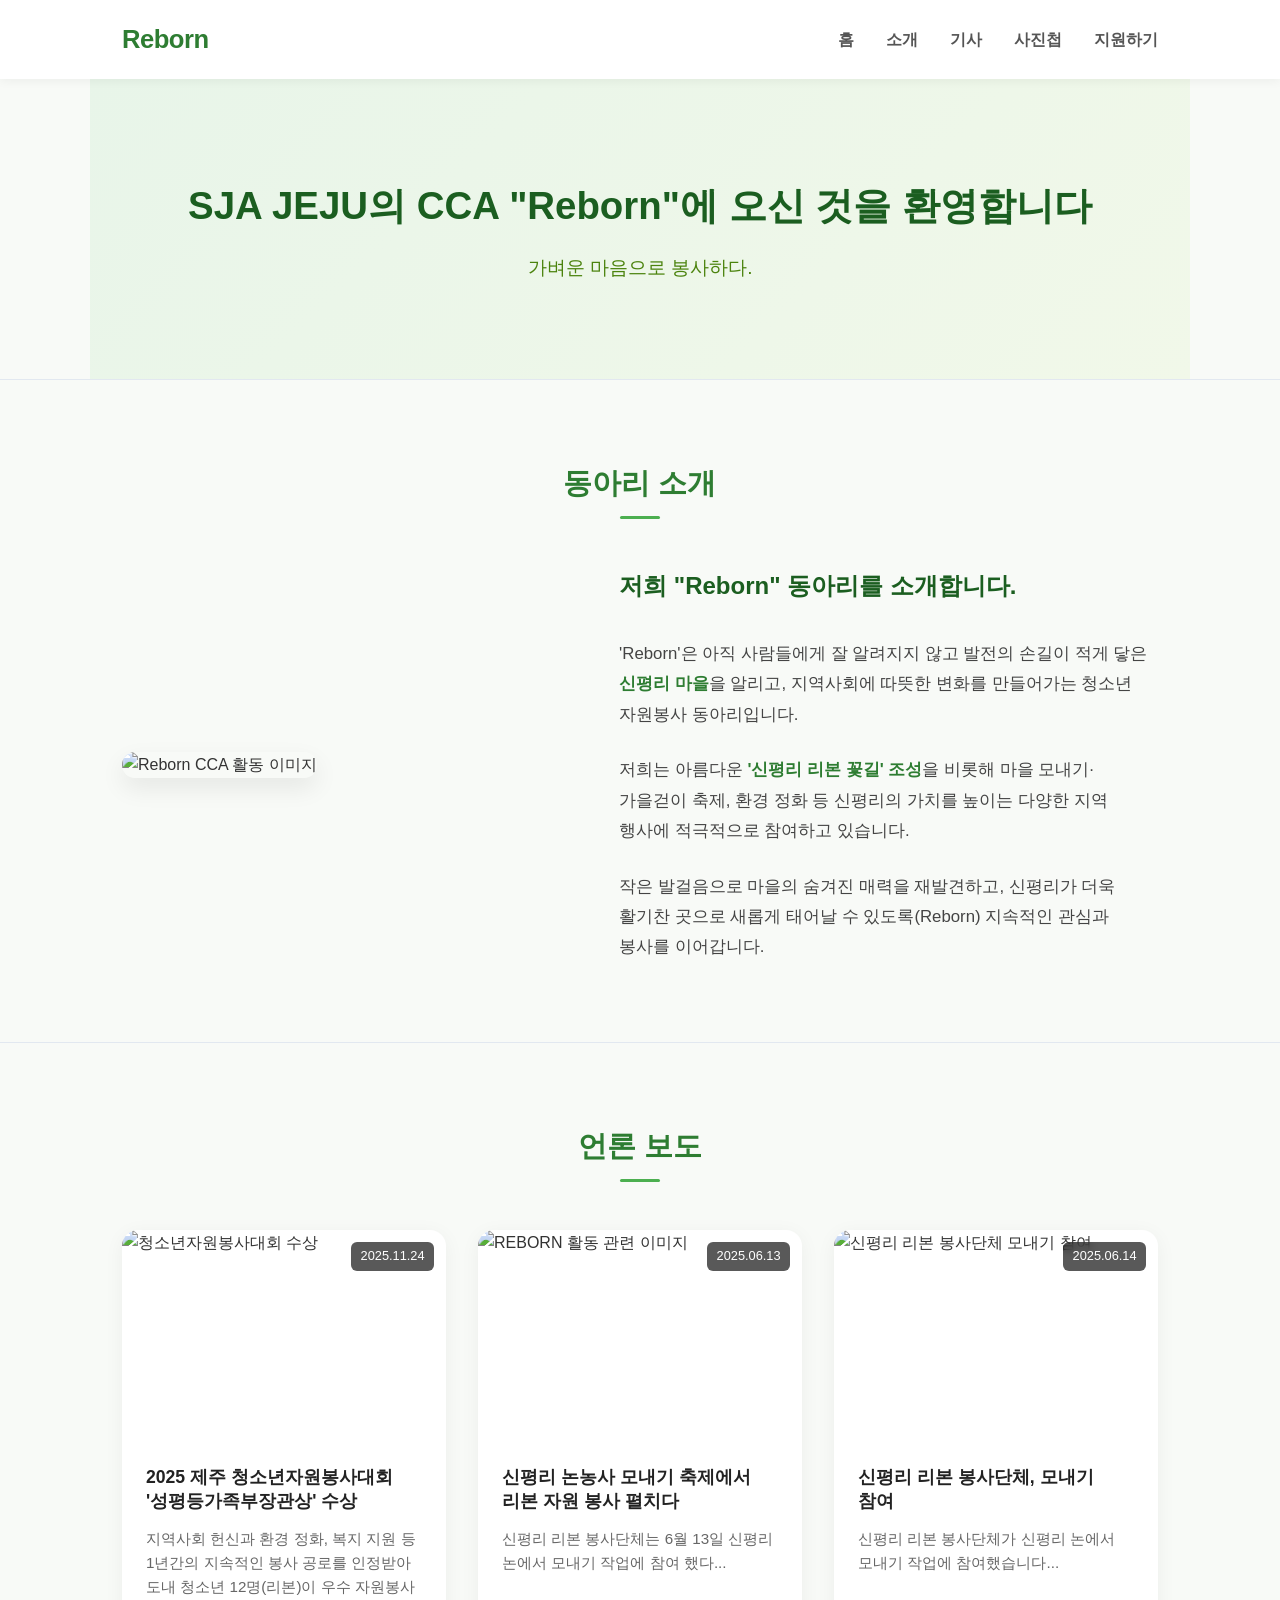
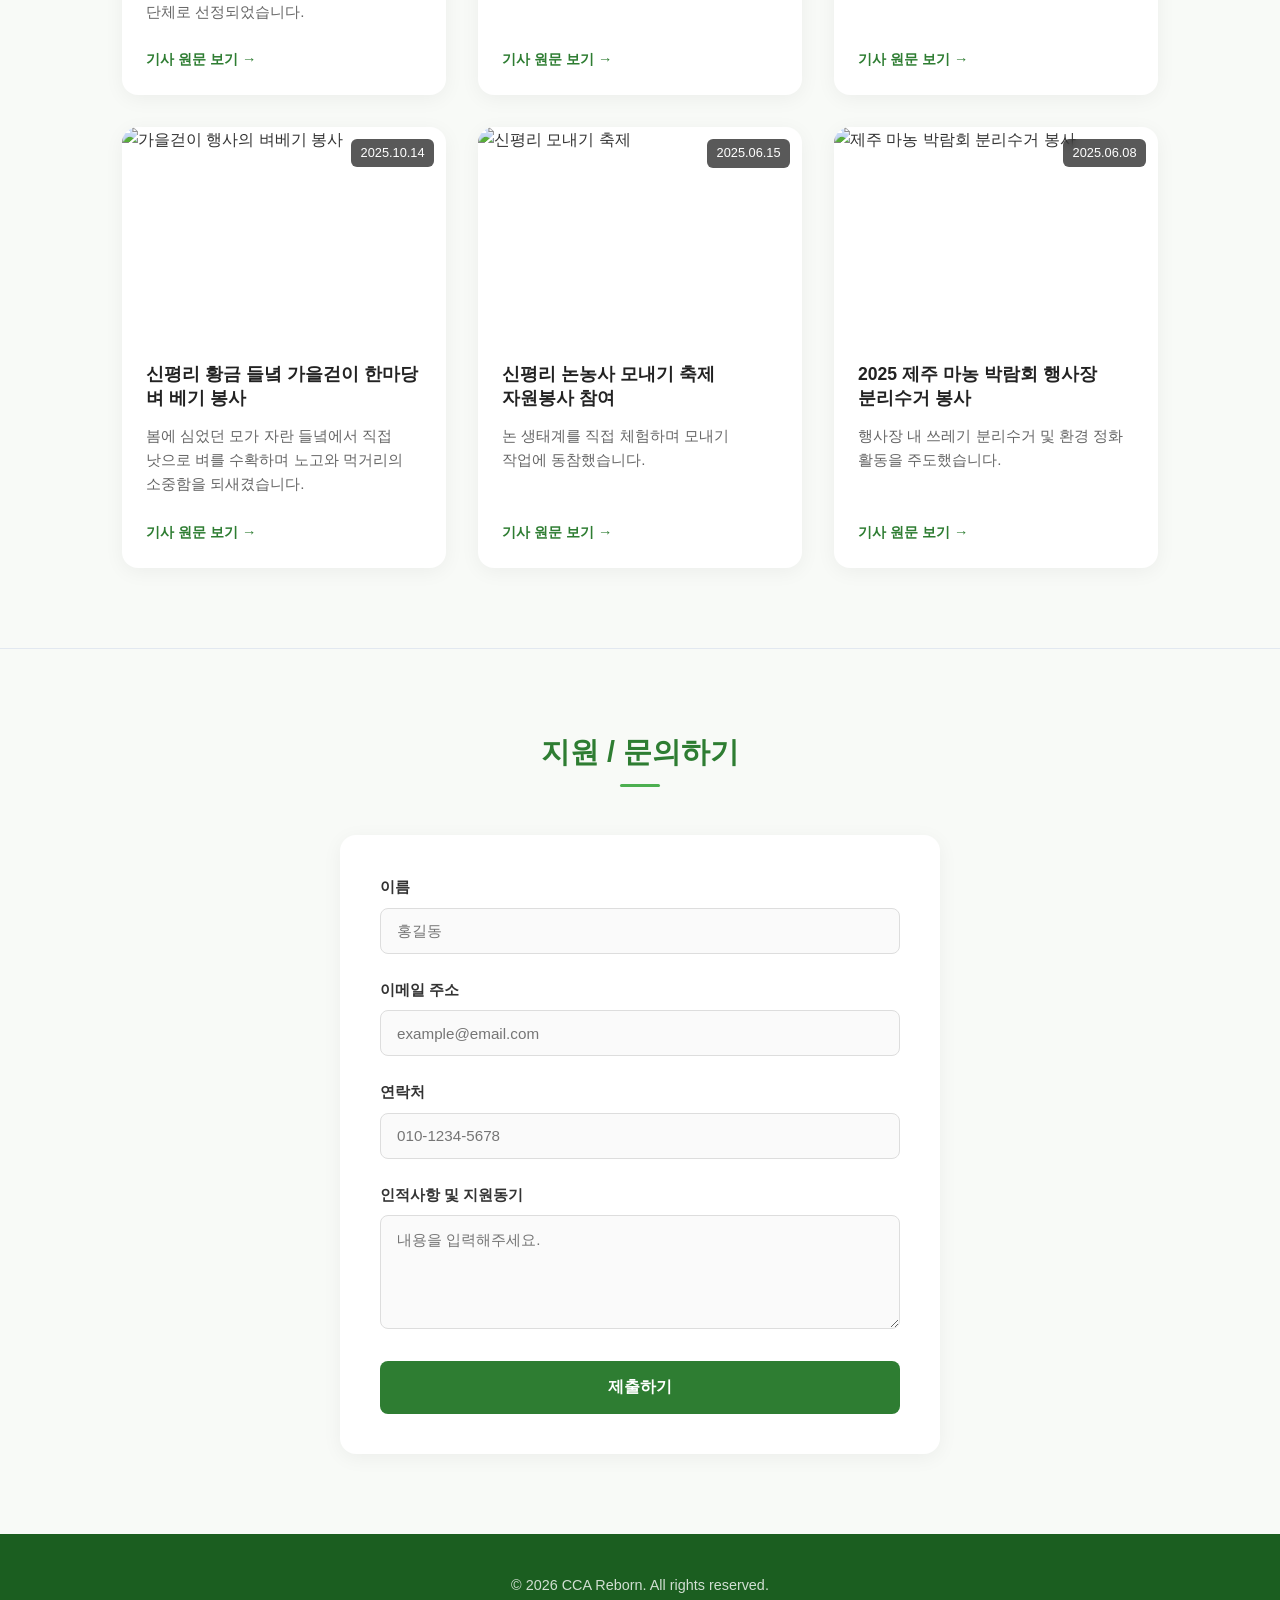
==== index.html @ b7b3bf33 "Update index.html" ====
<!DOCTYPE html>
<html lang="ko">
<head>
  <meta charset="UTF-8">
  <meta name="viewport" content="width=device-width, initial-scale=1.0">
  <title>CCA Reborn</title>
  <link rel="stylesheet" href="style.css">
</head>
<body>

  <header>
    <div class="nav-container">
      <div class="logo">Reborn</div>
      <nav>
        <ul class="nav-links">
          <li><a href="#home">홈</a></li>
          <li><a href="#about">소개</a></li>
          <li><a href="#press">기사</a></li> <li><a href="photos.html">사진첩</a></li> <li><a href="#contact">지원하기</a></li>
        </ul>
      </nav>
    </div>
  </header>

  <section id="home">
    <h1>SJA JEJU의 CCA "Reborn"에 오신 것을 환영합니다</h1>
    <p>가벼운 마음으로 봉사하다.</p>
  </section>

  <hr class="section-divider">

  <section id="about">
    <h2 class="section-title">동아리 소개</h2>
    <div class="about-grid">
      <div class="image-gallery">
        <img src="https://i.postimg.cc/7LjC2mWQ/Kakao-Talk-Photo-2026-05-28-20-59-10-001.jpg" alt="Reborn CCA 활동 이미지" class="about-img">
      </div>
      <div class="about-text">
        <h3>저희 "Reborn" 동아리를 소개합니다.</h3>
        <br>
        <p>'Reborn'은 아직 사람들에게 잘 알려지지 않고 발전의 손길이 적게 닿은 <strong>신평리 마을</strong>을 알리고, 지역사회에 따뜻한 변화를 만들어가는 청소년 자원봉사 동아리입니다.</p>
        <br>
        <p>저희는 아름다운 <strong>'신평리 리본 꽃길' 조성</strong>을 비롯해 마을 모내기·가을걷이 축제, 환경 정화 등 신평리의 가치를 높이는 다양한 지역 행사에 적극적으로 참여하고 있습니다.</p>
        <br>
        <p>작은 발걸음으로 마을의 숨겨진 매력을 재발견하고, 신평리가 더욱 활기찬 곳으로 새롭게 태어날 수 있도록(Reborn) 지속적인 관심과 봉사를 이어갑니다.</p>
      </div>
    </div>
  </section>

  <hr class="section-divider">

  <section id="press">
    <h2 class="section-title">언론 보도</h2>

    <div class="gallery-grid">
      <article class="gallery-card">
        <div class="gallery-img-wrapper">
          <img src="https://i.postimg.cc/vZwwqr4Q/seukeulinsyas-2026-08-07-ohu-7-33-20.png" alt="청소년자원봉사대회 수상" class="gallery-img">
          <span class="gallery-date">2025.11.24</span>
        </div>
        <div class="gallery-content">
          <h3 class="gallery-title">2025 제주 청소년자원봉사대회 '성평등가족부장관상' 수상</h3>
          <p class="gallery-desc">지역사회 헌신과 환경 정화, 복지 지원 등 1년간의 지속적인 봉사 공로를 인정받아 도내 청소년 12명(리본)이 우수 자원봉사 단체로 선정되었습니다.</p>
          <a href="https://naver.me/5hoRTdAa" target="_blank" class="gallery-link">기사 원문 보기 &rarr;</a>
        </div>
      </article>

      <article class="gallery-card">
        <div class="gallery-img-wrapper">
          <img src="https://i.postimg.cc/rmRvNjSh/seukeulinsyas-2026-08-07-ohu-8-40-54.png" alt="REBORN 활동 관련 이미지" class="gallery-img">
          <span class="gallery-date">2025.06.13</span>
        </div>
        <div class="gallery-content">
          <h3 class="gallery-title">신평리 논농사 모내기 축제에서 리본 자원 봉사 펼치다</h3>
          <p class="gallery-desc">신평리 리본 봉사단체는 6월 13일 신평리 논에서 모내기 작업에 참여 했다...</p>
          <a href="https://www.newsnjeju.com/news/articleView.html?idxno=220797#_enliple" target="_blank" class="gallery-link">기사 원문 보기 &rarr;</a>
        </div>
      </article>

      <article class="gallery-card">
        <div class="gallery-img-wrapper">
          <img src="https://i.postimg.cc/cHDrfsBY/seukeulinsyas-2026-08-07-ohu-8-44-58.png" alt="신평리 리본 봉사단체 모내기 참여" class="gallery-img">
          <span class="gallery-date">2025.06.14</span>
        </div>
        <div class="gallery-content">
          <h3 class="gallery-title">신평리 리본 봉사단체, 모내기 참여</h3>
          <p class="gallery-desc">신평리 리본 봉사단체가 신평리 논에서 모내기 작업에 참여했습니다...</p>
          <a href="http://www.seogwipo.tv/news/articleView.html?idxno=11621" target="_blank" class="gallery-link">기사 원문 보기 &rarr;</a>
        </div>
      </article>

      <article class="gallery-card">
        <div class="gallery-img-wrapper">
          <img src="https://i.postimg.cc/W1dSkCNk/seukeulinsyas-2026-08-07-ohu-7-35-12.png" alt="가을걷이 행사의 벼베기 봉사" class="gallery-img">
          <span class="gallery-date">2025.10.14</span>
        </div>
        <div class="gallery-content">
          <h3 class="gallery-title">신평리 황금 들녘 가을걷이 한마당 벼 베기 봉사</h3>
          <p class="gallery-desc">봄에 심었던 모가 자란 들녘에서 직접 낫으로 벼를 수확하며 노고와 먹거리의 소중함을 되새겼습니다.</p>
          <a href="https://naver.me/IxKcngOM" target="_blank" class="gallery-link">기사 원문 보기 &rarr;</a>
        </div>
      </article>

      <article class="gallery-card">
        <div class="gallery-img-wrapper">
          <img src="https://i.postimg.cc/4N9mH1Cs/seukeulinsyas-2026-08-07-ohu-7-36-32.png" alt="신평리 모내기 축제" class="gallery-img">
          <span class="gallery-date">2025.06.15</span>
        </div>
        <div class="gallery-content">
          <h3 class="gallery-title">신평리 논농사 모내기 축제 자원봉사 참여</h3>
          <p class="gallery-desc">논 생태계를 직접 체험하며 모내기 작업에 동참했습니다.</p>
          <a href="http://www.livejeju.co.kr/news/articleView.html?idxno=3013366" target="_blank" class="gallery-link">기사 원문 보기 &rarr;</a>
        </div>
      </article>

      <article class="gallery-card">
        <div class="gallery-img-wrapper">
          <img src="https://i.postimg.cc/x8rq6kMQ/seukeulinsyas-2026-08-07-ohu-7-37-36.png" alt="제주 마농 박람회 분리수거 봉사" class="gallery-img">
          <span class="gallery-date">2025.06.08</span>
        </div>
        <div class="gallery-content">
          <h3 class="gallery-title">2025 제주 마농 박람회 행사장 분리수거 봉사</h3>
          <p class="gallery-desc">행사장 내 쓰레기 분리수거 및 환경 정화 활동을 주도했습니다.</p>
          <a href="https://naver.me/FgTJ3wQF" target="_blank" class="gallery-link">기사 원문 보기 &rarr;</a>
        </div>
      </article>
    </div>
  </section>

  <hr class="section-divider">

  <section id="contact">
    <h2 class="section-title">지원 / 문의하기</h2>
    <form action="https://formspree.io/f/xgoqjyvz" method="POST" class="contact-form">
      <div class="form-group"><label for="name">이름</label><input type="text" id="name" name="name" required placeholder="홍길동"></div>
      <div class="form-group"><label for="email">이메일 주소</label><input type="email" id="email" name="_replyto" required placeholder="example@email.com"></div>
      <div class="form-group"><label for="phone">연락처</label><input type="tel" id="phone" name="phone" placeholder="010-1234-5678"></div>
      <div class="form-group"><label for="message">인적사항 및 지원동기</label><textarea id="message" name="message" rows="5" required placeholder="내용을 입력해주세요."></textarea></div>
      <button type="submit" class="submit-btn">제출하기</button>
    </form>
  </section>

  <footer>
    <p>&copy; 2026 CCA Reborn. All rights reserved.</p>
  </footer>
</body>
</html>
---- style.css ----
* {
    margin: 0;
    padding: 0;
    box-sizing: border-box;
}

html {
    scroll-behavior: smooth;
}

body {
    font-family: 'Pretendard', -apple-system, BlinkMacSystemFont, "Segoe UI", Roboto, "Helvetica Neue", Arial, sans-serif;
    line-height: 1.6;
    color: #333;
    background-color: #f8faf7;
}


header {
    position: sticky;
    top: 0;
    background-color: rgba(255, 255, 255, 0.95);
    backdrop-filter: blur(8px);
    box-shadow: 0 2px 10px rgba(0, 0, 0, 0.05);
    z-index: 1000;
}

.nav-container {
    max-width: 1100px;
    margin: 0 auto;
    display: flex;
    justify-content: space-between;
    align-items: center;
    padding: 1.2rem 2rem;
}

.logo {
    font-size: 1.6rem;
    font-weight: 800;
    color: #2e7d32;
    letter-spacing: -0.5px;
}

.nav-links {
    display: flex;
    list-style: none;
    gap: 2rem;
}

.nav-links a {
    text-decoration: none;
    color: #555;
    font-weight: 600;
    font-size: 1rem;
    transition: color 0.2s ease;
}

.nav-links a:hover {
    color: #2e7d32;
}


#home {
    text-align: center;
    padding: 6rem 1.5rem;
    background: linear-gradient(135deg, #e8f5e9 0%, #f1f8e9 100%);
}

#home h1 {
    font-size: 2.4rem;
    color: #1b5e20;
    margin-bottom: 1rem;
    word-break: keep-all;
}

#home p {
    font-size: 1.2rem;
    color: #4b830d;
    font-weight: 500;
}


section {
    max-width: 1100px;
    margin: 0 auto;
    padding: 5rem 2rem;
}

.section-divider {
    border: 0;
    height: 1px;
    background: #e2e8f0;
    margin: 0;
}

.section-title {
    font-size: 1.8rem;
    text-align: center;
    color: #2e7d32;
    margin-bottom: 3rem;
    position: relative;
    font-weight: 700;
}

.section-title::after {
    content: '';
    display: block;
    width: 40px;
    height: 3px;
    background: #4caf50;
    margin: 0.6rem auto 0;
    border-radius: 2px;
}


.about-grid {
    display: grid;
    grid-template-columns: 1fr 1.2fr;
    gap: 3rem;
    align-items: center;
}

.image-gallery .about-img {
    width: 100%;
    height: auto;
    border-radius: 16px;
    box-shadow: 0 10px 25px rgba(0, 0, 0, 0.08);
    object-fit: cover;
}

.about-text h3 {
    font-size: 1.5rem;
    color: #1b5e20;
    margin-bottom: 0.5rem;
}

.about-text p {
    color: #444;
    font-size: 1.05rem;
    line-height: 1.8;
    word-break: keep-all;
}

.about-text strong {
    color: #2e7d32;
}


.gallery-grid {
    display: grid;
    grid-template-columns: repeat(auto-fit, minmax(250px, 1fr));
    gap: 2rem;
}

.gallery-card {
    background: #ffffff;
    border-radius: 16px;
    overflow: hidden;
    box-shadow: 0 4px 20px rgba(0, 0, 0, 0.05);
    transition: transform 0.3s ease, box-shadow 0.3s ease;
    display: flex;
    flex-direction: column;
}

.gallery-card:hover {
    transform: translateY(-6px);
    box-shadow: 0 12px 30px rgba(0, 0, 0, 0.12);
}

.gallery-img-wrapper {
    position: relative;
    width: 100%;
    padding-top: 65%; ]
    overflow: hidden;
}

.gallery-img {
    position: absolute;
    top: 0;
    left: 0;
    width: 100%;
    height: 100%;
    object-fit: cover;
}

.gallery-date {
    position: absolute;
    top: 12px;
    right: 12px;
    background: rgba(0, 0, 0, 0.65);
    color: #fff;
    padding: 0.25rem 0.6rem;
    font-size: 0.8rem;
    border-radius: 6px;
    backdrop-filter: blur(4px);
}

.gallery-content {
    padding: 1.5rem;
    display: flex;
    flex-direction: column;
    flex-grow: 1;
}

.gallery-title {
    font-size: 1.1rem;
    color: #222;
    margin-bottom: 0.8rem;
    line-height: 1.4;
    font-weight: 700;
    word-break: keep-all;
}

.gallery-desc {
    font-size: 0.95rem;
    color: #666;
    line-height: 1.6;
    margin-bottom: 1.5rem;
    flex-grow: 1;
    word-break: keep-all;
}

.gallery-link {
    text-decoration: none;
    color: #2e7d32;
    font-weight: 700;
    font-size: 0.9rem;
    transition: color 0.2s ease;
}

.gallery-link:hover {
    color: #1b5e20;
}


.contact-form {
    max-width: 600px;
    margin: 0 auto;
    background: #ffffff;
    padding: 2.5rem;
    border-radius: 16px;
    box-shadow: 0 4px 20px rgba(0, 0, 0, 0.05);
}

.form-group {
    margin-bottom: 1.5rem;
}

.form-group label {
    display: block;
    font-weight: 600;
    margin-bottom: 0.5rem;
    color: #333;
    font-size: 0.95rem;
}

.form-group input,
.form-group textarea {
    width: 100%;
    padding: 0.85rem 1rem;
    border: 1px solid #ddd;
    border-radius: 8px;
    font-size: 0.95rem;
    font-family: inherit;
    transition: border-color 0.2s ease, box-shadow 0.2s ease;
    background-color: #fafafa;
}

.form-group input:focus,
.form-group textarea:focus {
    outline: none;
    border-color: #4caf50;
    background-color: #fff;
    box-shadow: 0 0 0 3px rgba(76, 175, 80, 0.15);
}

.submit-btn {
    width: 100%;
    padding: 1rem;
    background: #2e7d32;
    color: #ffffff;
    border: none;
    border-radius: 8px;
    font-size: 1rem;
    font-weight: 700;
    cursor: pointer;
    transition: background-color 0.2s ease;
}

.submit-btn:hover {
    background: #1b5e20;
}

footer {
    text-align: center;
    padding: 2.5rem 1rem;
    background: #1b5e20;
    color: rgba(255, 255, 255, 0.8);
    font-size: 0.9rem;
}

@media (max-width: 768px) {
    .nav-container {
        flex-direction: column;
        gap: 1rem;
        padding: 1rem;
    }

    .nav-links {
        gap: 1.2rem;
    }

    #home {
        padding: 4rem 1rem;
    }

    #home h1 {
        font-size: 1.8rem;
    }

    section {
        padding: 3.5rem 1.2rem;
    }

    .about-grid {
        grid-template-columns: 1fr;
        gap: 2rem;
    }

    .contact-form {
        padding: 1.5rem;
    }
}
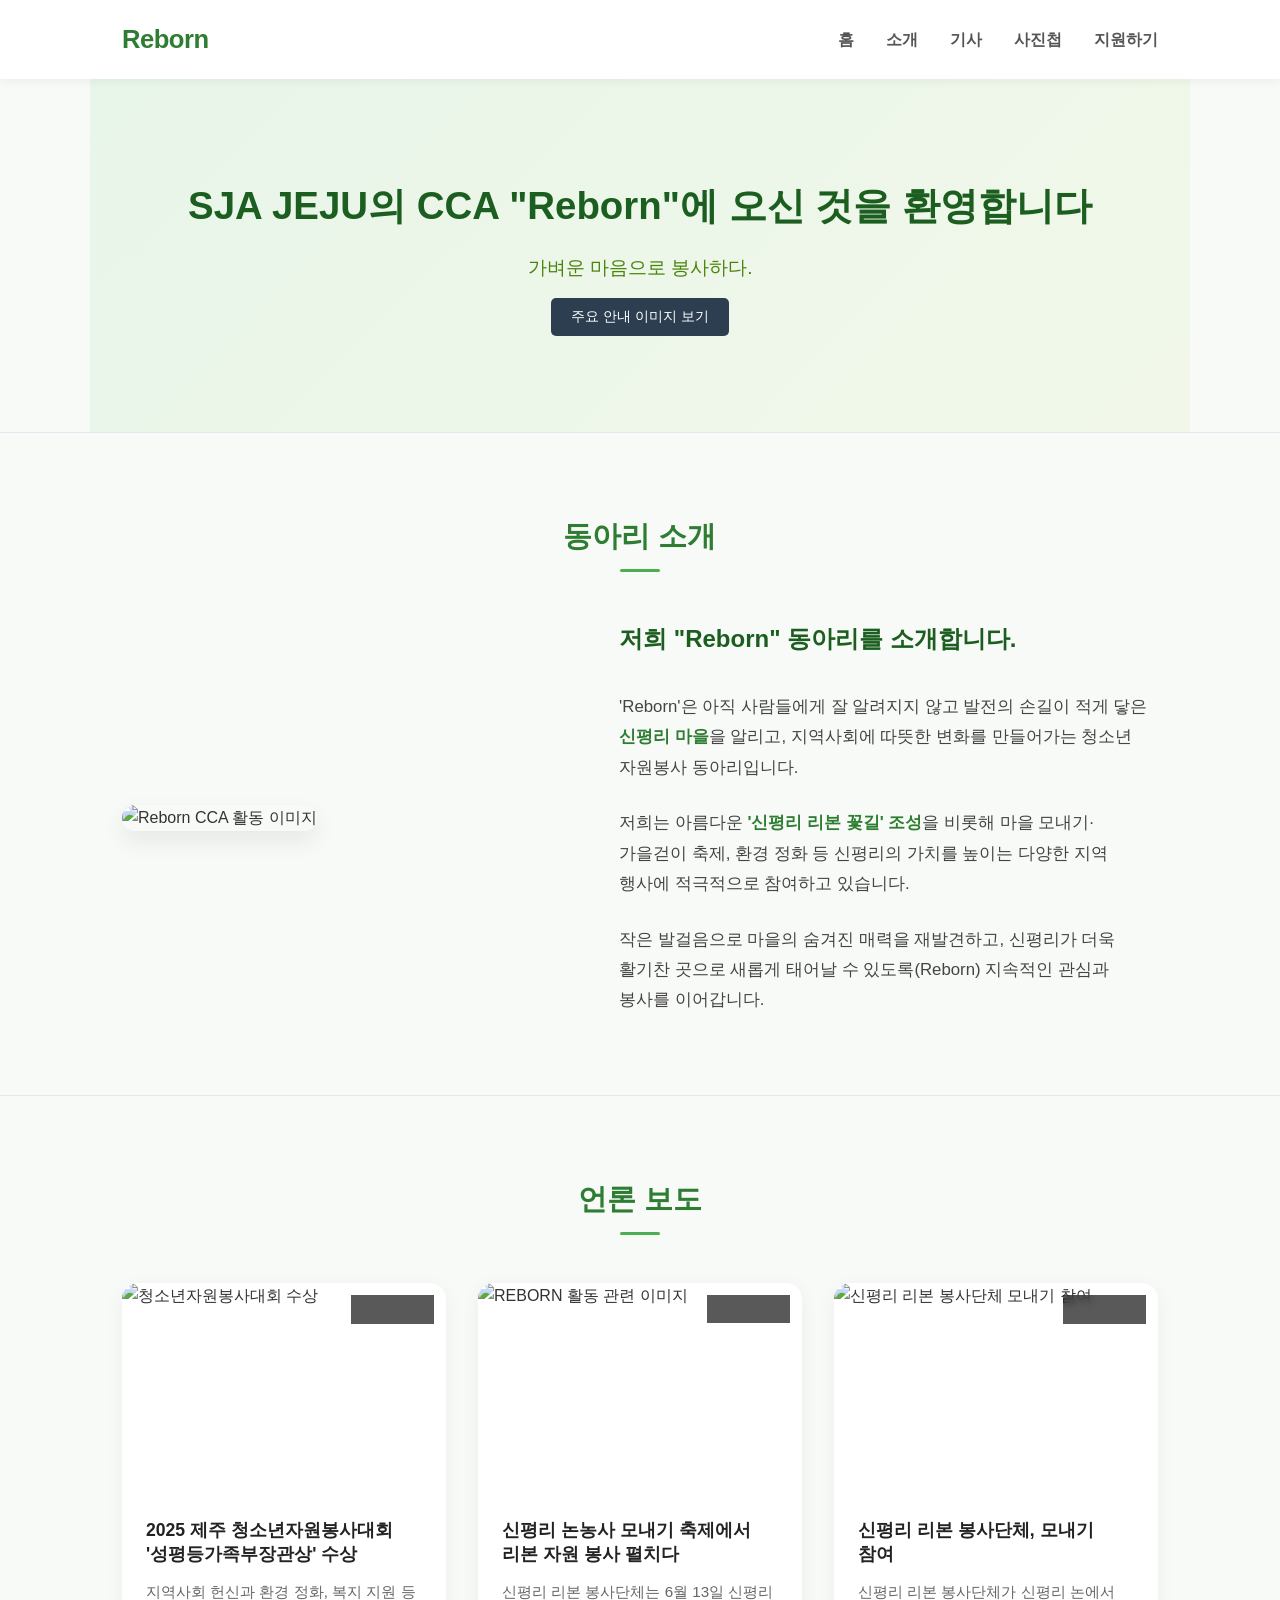
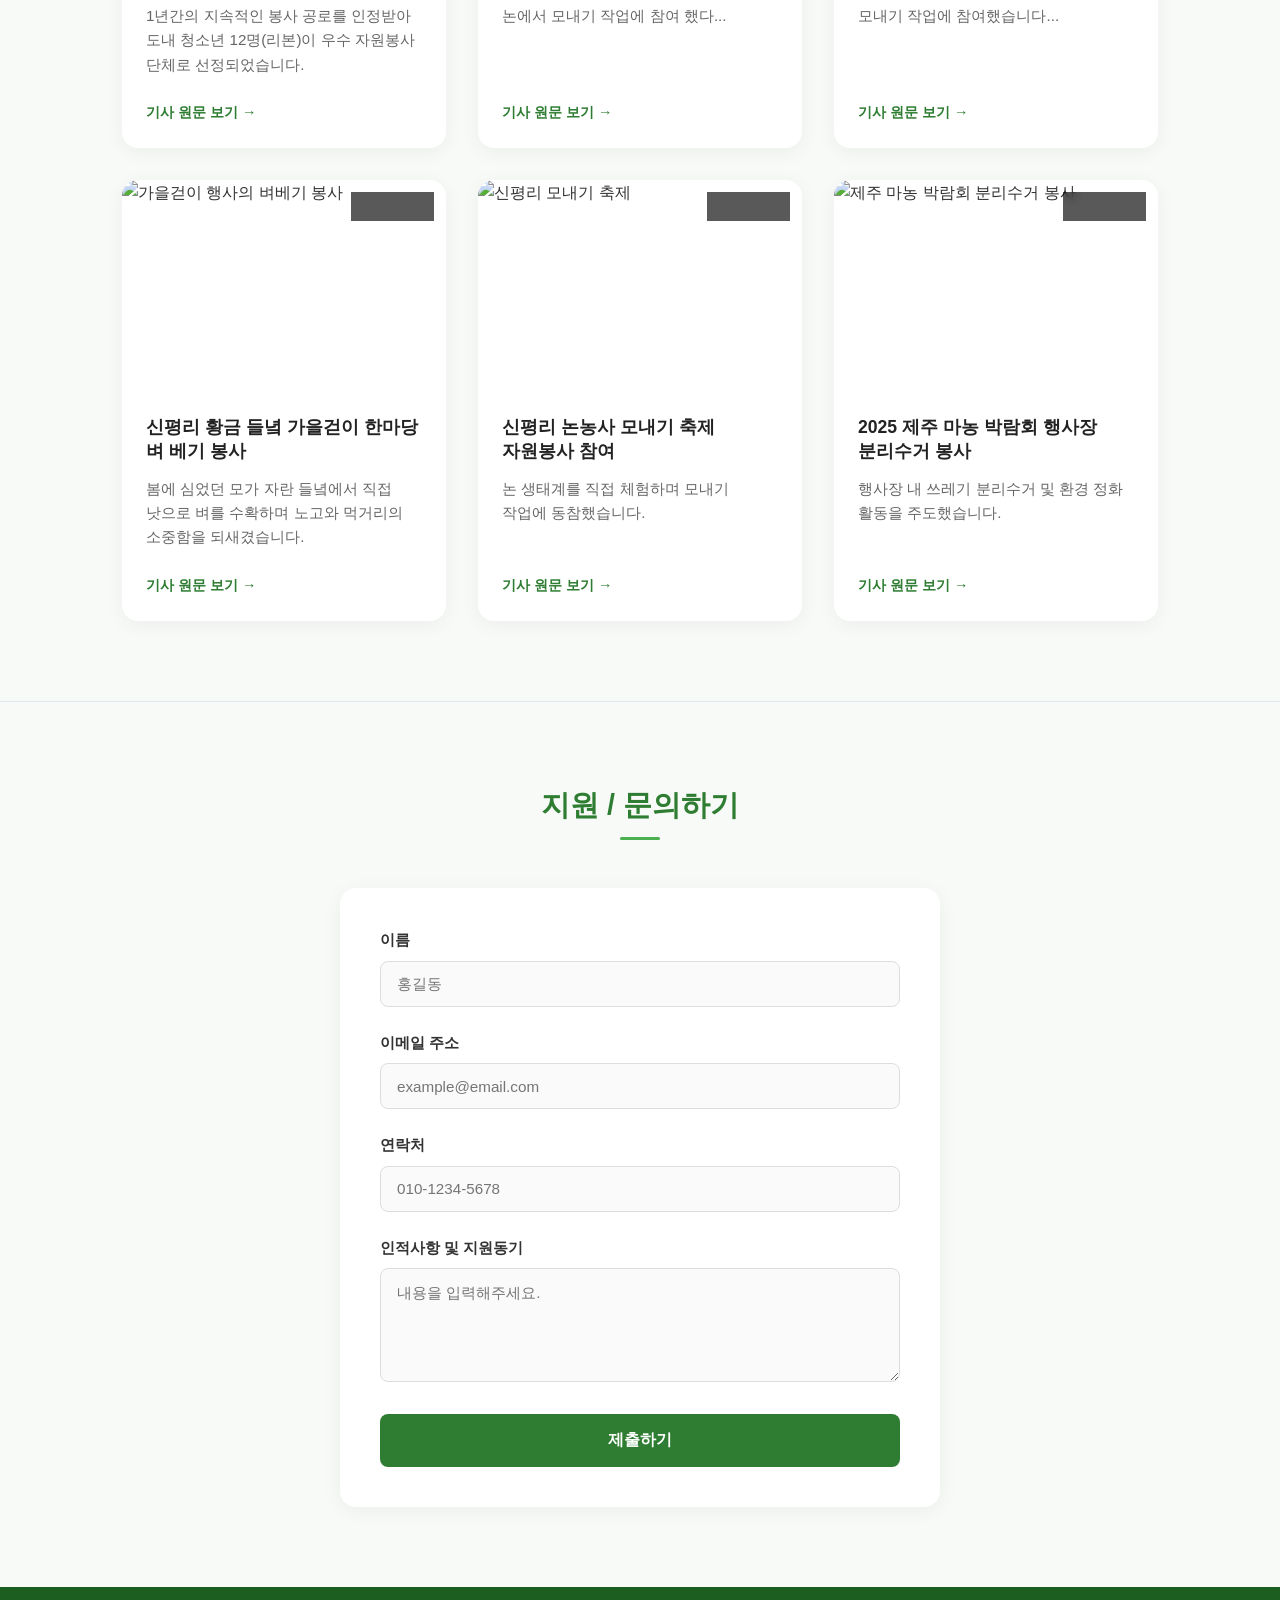
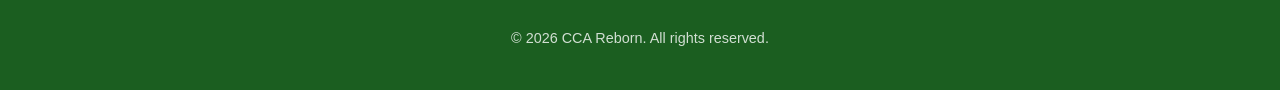
==== commit f2c13471: "Update index.html" ====
--- a/index.html
+++ b/index.html
@@ -5,6 +5,59 @@
   <meta name="viewport" content="width=device-width, initial-scale=1.0">
   <title>CCA Reborn</title>
   <link rel="stylesheet" href="style.css">
+  <style>
+    .modal-overlay {
+      display: none;
+      position: fixed;
+      top: 0;
+      left: 0;
+      width: 100%;
+      height: 100%;
+      background-color: rgba(0, 0, 0, 0.8);
+      z-index: 1000;
+      justify-content: center;
+      align-items: center;
+    }
+
+    .modal-content {
+      position: relative;
+      max-width: 90%;
+      max-height: 90%;
+    }
+
+    .modal-content img {
+      width: 100%;
+      height: auto;
+      max-height: 80vh;
+      border-radius: 8px;
+      display: block;
+    }
+
+    .modal-close {
+      position: absolute;
+      top: -30px;
+      right: 0;
+      color: #fff;
+      font-size: 28px;
+      font-weight: bold;
+      cursor: pointer;
+    }
+
+    .popup-btn {
+      margin-top: 15px;
+      padding: 10px 20px;
+      background-color: #2c3e50;
+      color: #fff;
+      border: none;
+      border-radius: 5px;
+      cursor: pointer;
+      font-size: 14px;
+    }
+
+    .popup-btn:hover {
+      background-color: #1a252f;
+    }
+  </style>
 </head>
 <body>
 
@@ -15,7 +68,9 @@
         <ul class="nav-links">
           <li><a href="#home">홈</a></li>
           <li><a href="#about">소개</a></li>
-          <li><a href="#press">기사</a></li> <li><a href="photos.html">사진첩</a></li> <li><a href="#contact">지원하기</a></li>
+          <li><a href="#press">기사</a></li>
+          <li><a href="photos.html">사진첩</a></li>
+          <li><a href="#contact">지원하기</a></li>
         </ul>
       </nav>
     </div>
@@ -24,6 +79,7 @@
   <section id="home">
     <h1>SJA JEJU의 CCA "Reborn"에 오신 것을 환영합니다</h1>
     <p>가벼운 마음으로 봉사하다.</p>
+    <button class="popup-btn" onclick="openModal()">주요 안내 이미지 보기</button>
   </section>
 
   <hr class="section-divider">
@@ -139,8 +195,25 @@
     </form>
   </section>
 
+  <div id="imageModal" class="modal-overlay" onclick="closeModal(event)">
+    <div class="modal-content" onclick="event.stopPropagation()">
+      <span class="modal-close" onclick="closeModal()">&times;</span>
+      <img src="https://i.postimg.cc/CM8WSMzg/seukeulinsyas-2026-08-07-ohu-10-51-56.png" alt="팝업 이미지">
+    </div>
+  </div>
+
   <footer>
     <p>&copy; 2026 CCA Reborn. All rights reserved.</p>
   </footer>
+
+  <script>
+    function openModal() {
+      document.getElementById('imageModal').style.display = 'flex';
+    }
+
+    function closeModal(event) {
+      document.getElementById('imageModal').style.display = 'none';
+    }
+  </script>
 </body>
 </html>
--- a/style.css
+++ b/style.css
@@ -14,7 +14,6 @@
     color: #333;
     background-color: #f8faf7;
 }
-
 
 header {
     position: sticky;
@@ -59,7 +58,6 @@
     color: #2e7d32;
 }
 
-
 #home {
     text-align: center;
     padding: 6rem 1.5rem;
@@ -78,7 +76,6 @@
     color: #4b830d;
     font-weight: 500;
 }
-
 
 section {
     max-width: 1100px;
@@ -112,7 +109,6 @@
     border-radius: 2px;
 }
 
-
 .about-grid {
     display: grid;
     grid-template-columns: 1fr 1.2fr;
@@ -145,10 +141,9 @@
     color: #2e7d32;
 }
 
-
 .gallery-grid {
     display: grid;
-    grid-template-columns: repeat(auto-fit, minmax(250px, 1fr));
+    grid-template-columns: repeat(auto-fit, minmax(280px, 1fr));
     gap: 2rem;
 }
 
@@ -170,7 +165,7 @@
 .gallery-img-wrapper {
     position: relative;
     width: 100%;
-    padding-top: 65%; ]
+    padding-top: 65%;
     overflow: hidden;
 }
 
@@ -232,6 +227,38 @@
     color: #1b5e20;
 }
 
+.photo-grid {
+    display: grid;
+    grid-template-columns: repeat(auto-fill, minmax(280px, 1fr));
+    gap: 1.5rem;
+    margin-top: 2rem;
+}
+
+.photo-item {
+    position: relative;
+    width: 100%;
+    height: 260px;
+    border-radius: 12px;
+    overflow: hidden;
+    box-shadow: 0 4px 15px rgba(0, 0, 0, 0.06);
+    transition: transform 0.3s ease, box-shadow 0.3s ease;
+}
+
+.photo-item:hover {
+    transform: translateY(-5px);
+    box-shadow: 0 10px 25px rgba(0, 0, 0, 0.15);
+}
+
+.photo-item img {
+    width: 100%;
+    height: 100%;
+    object-fit: cover;
+    transition: transform 0.3s ease;
+}
+
+.photo-item:hover img {
+    transform: scale(1.05);
+}
 
 .contact-form {
     max-width: 600px;
@@ -330,4 +357,13 @@
     .contact-form {
         padding: 1.5rem;
     }
-}
+
+    .photo-grid {
+        grid-template-columns: repeat(auto-fill, minmax(220px, 1fr));
+        gap: 1rem;
+    }
+
+    .photo-item {
+        height: 200px;
+    }
+}
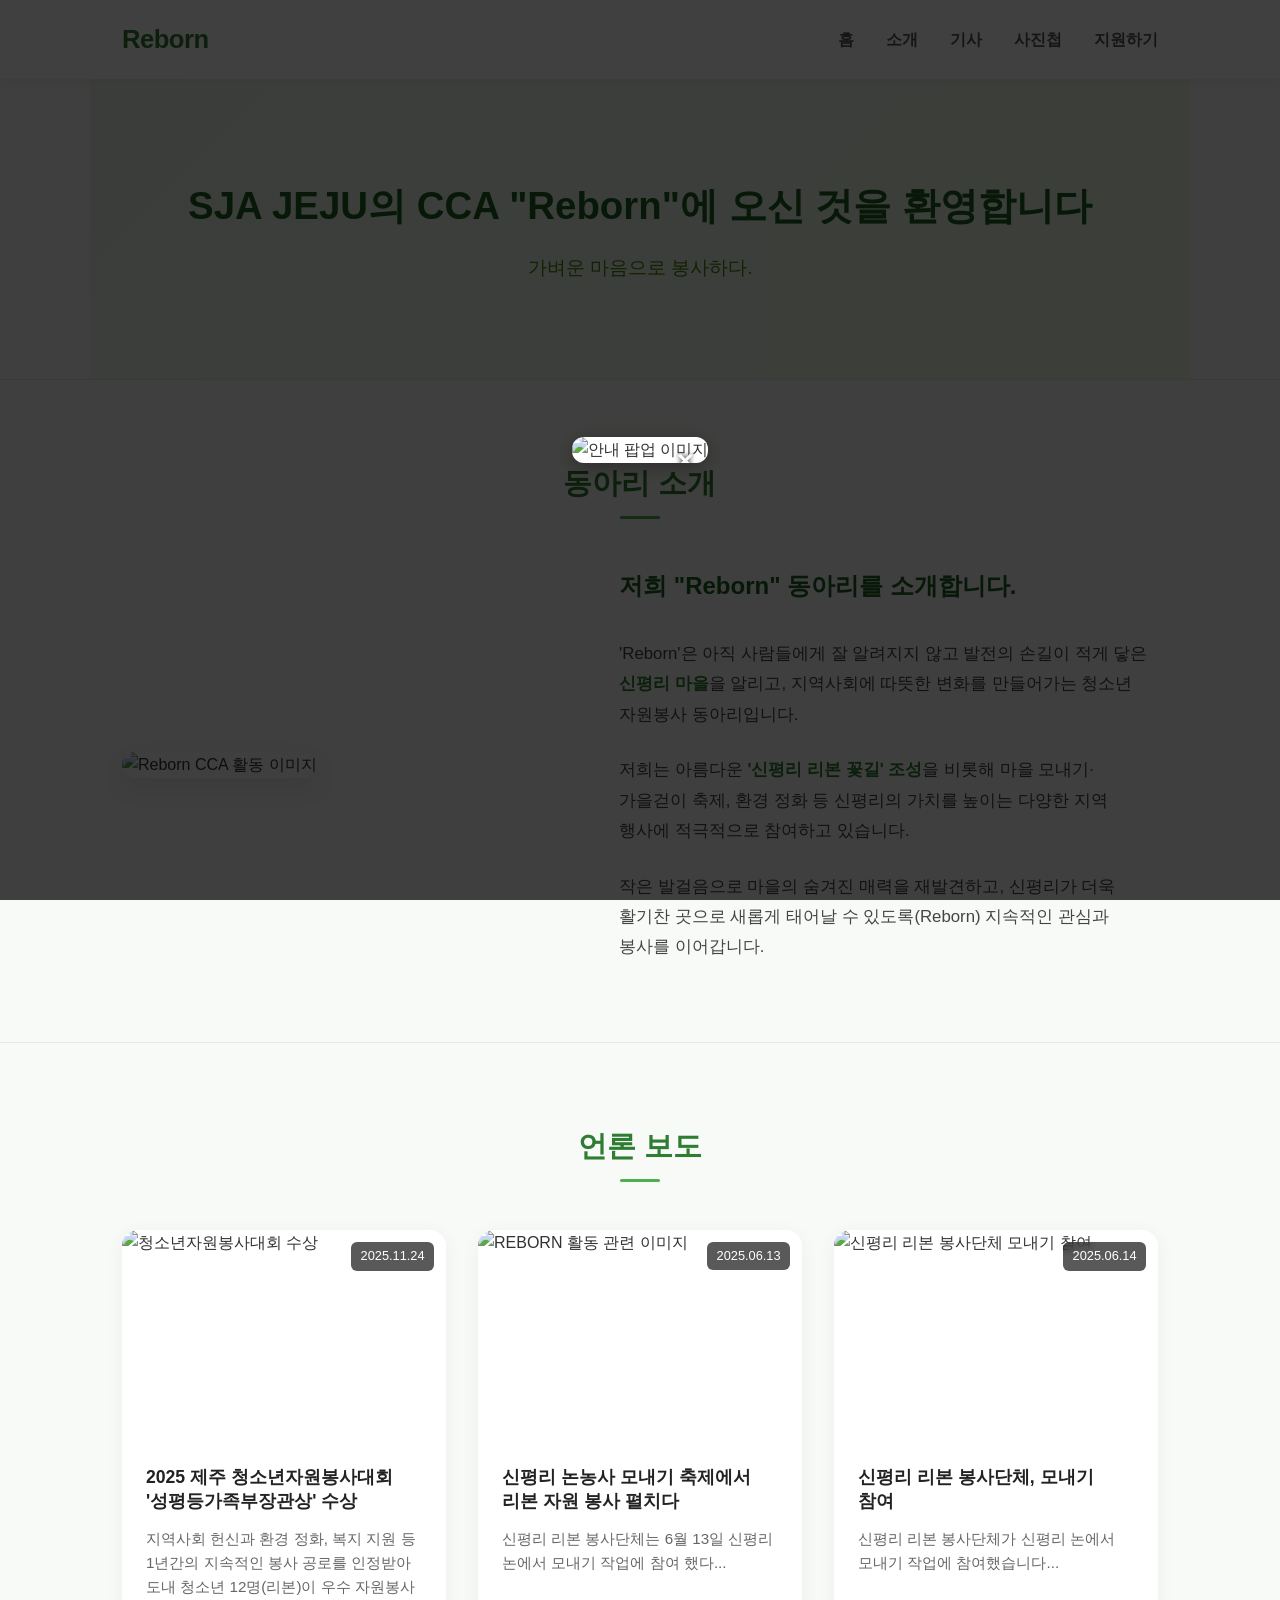
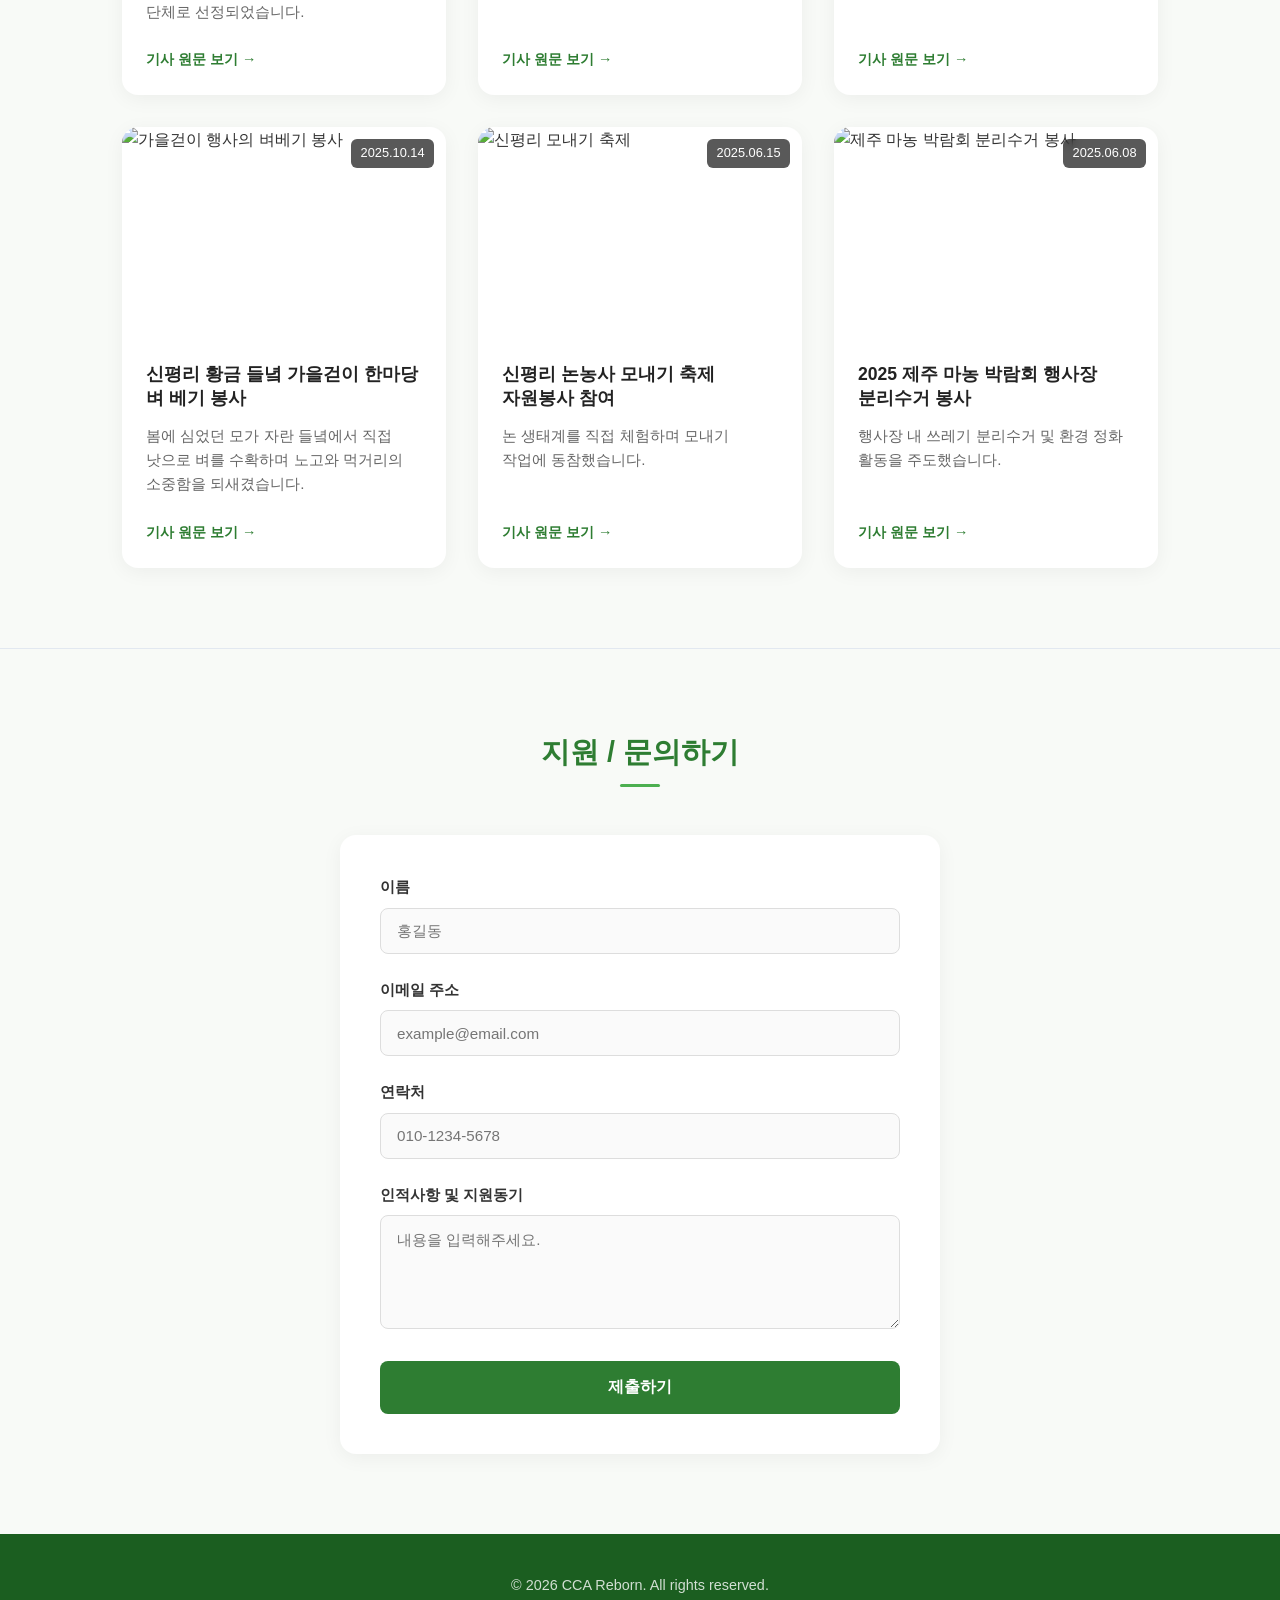
==== commit a527e272: "Update index.html" ====
--- a/index.html
+++ b/index.html
@@ -13,49 +13,46 @@
       left: 0;
       width: 100%;
       height: 100%;
-      background-color: rgba(0, 0, 0, 0.8);
+      background-color: rgba(0, 0, 0, 0.75);
       z-index: 1000;
       justify-content: center;
       align-items: center;
     }
 
-    .modal-content {
+    .modal-container {
       position: relative;
       max-width: 90%;
-      max-height: 90%;
-    }
-
-    .modal-content img {
+      max-height: 90vh;
+      background: #fff;
+      border-radius: 12px;
+      box-shadow: 0 4px 20px rgba(0, 0, 0, 0.3);
+      overflow: hidden;
+    }
+
+    .modal-container img {
+      display: block;
       width: 100%;
       height: auto;
       max-height: 80vh;
-      border-radius: 8px;
-      display: block;
-    }
-
-    .modal-close {
+      object-fit: contain;
+    }
+
+    .modal-close-btn {
       position: absolute;
-      top: -30px;
-      right: 0;
-      color: #fff;
+      top: 10px;
+      right: 15px;
+      color: #ffffff;
       font-size: 28px;
       font-weight: bold;
       cursor: pointer;
-    }
-
-    .popup-btn {
-      margin-top: 15px;
-      padding: 10px 20px;
-      background-color: #2c3e50;
-      color: #fff;
-      border: none;
-      border-radius: 5px;
-      cursor: pointer;
-      font-size: 14px;
-    }
-
-    .popup-btn:hover {
-      background-color: #1a252f;
+      text-shadow: 0 0 5px rgba(0, 0, 0, 0.8);
+      z-index: 1010;
+      line-height: 1;
+      user-select: none;
+    }
+
+    .modal-close-btn:hover {
+      color: #dddddd;
     }
   </style>
 </head>
@@ -79,7 +76,6 @@
   <section id="home">
     <h1>SJA JEJU의 CCA "Reborn"에 오신 것을 환영합니다</h1>
     <p>가벼운 마음으로 봉사하다.</p>
-    <button class="popup-btn" onclick="openModal()">주요 안내 이미지 보기</button>
   </section>
 
   <hr class="section-divider">
@@ -195,10 +191,10 @@
     </form>
   </section>
 
-  <div id="imageModal" class="modal-overlay" onclick="closeModal(event)">
-    <div class="modal-content" onclick="event.stopPropagation()">
-      <span class="modal-close" onclick="closeModal()">&times;</span>
-      <img src="https://i.postimg.cc/CM8WSMzg/seukeulinsyas-2026-08-07-ohu-10-51-56.png" alt="팝업 이미지">
+  <div id="autoModal" class="modal-overlay" onclick="closePopup()">
+    <div class="modal-container" onclick="event.stopPropagation()">
+      <span class="modal-close-btn" onclick="closePopup()">&times;</span>
+      <img src="https://i.postimg.cc/CM8WSMzg/seukeulinsyas-2026-08-07-ohu-10-51-56.png" alt="안내 팝업 이미지">
     </div>
   </div>
 
@@ -207,12 +203,12 @@
   </footer>
 
   <script>
-    function openModal() {
-      document.getElementById('imageModal').style.display = 'flex';
-    }
-
-    function closeModal(event) {
-      document.getElementById('imageModal').style.display = 'none';
+    window.addEventListener('DOMContentLoaded', function() {
+      document.getElementById('autoModal').style.display = 'flex';
+    });
+
+    function closePopup() {
+      document.getElementById('autoModal').style.display = 'none';
     }
   </script>
 </body>
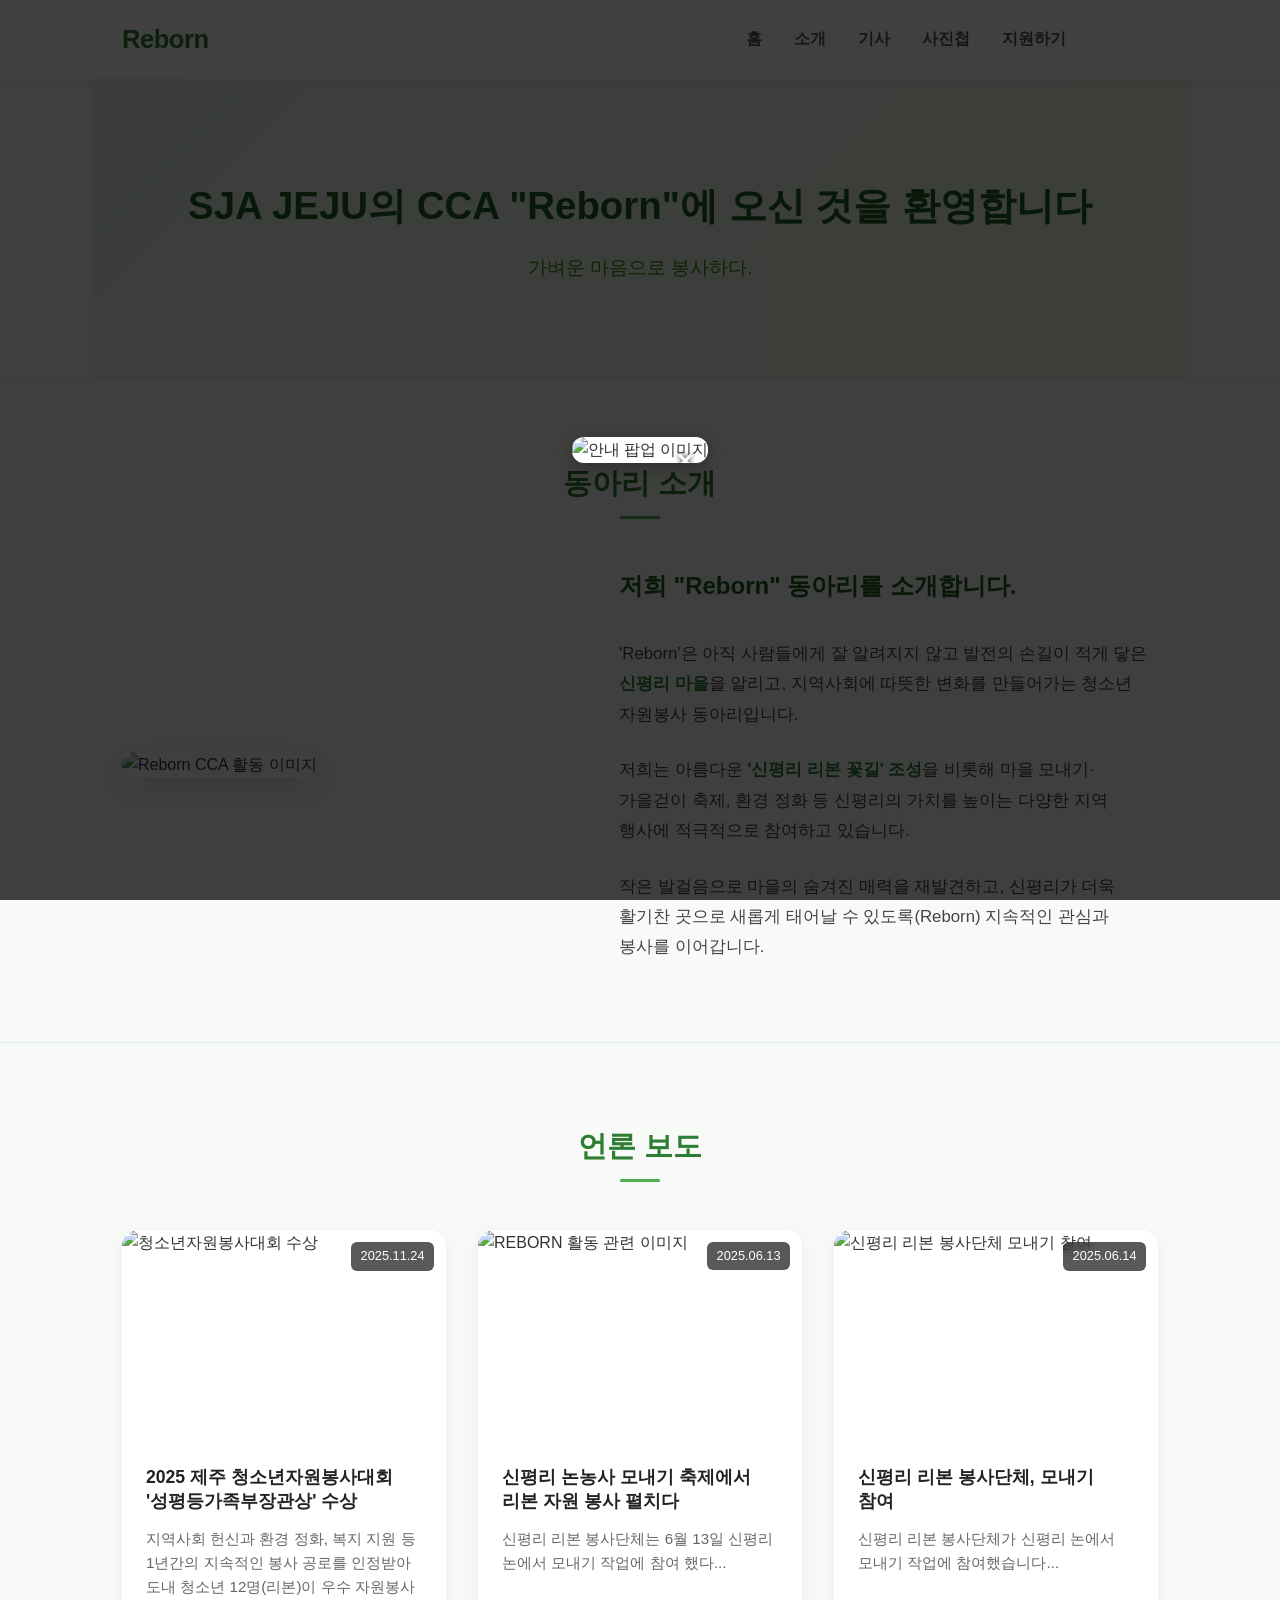
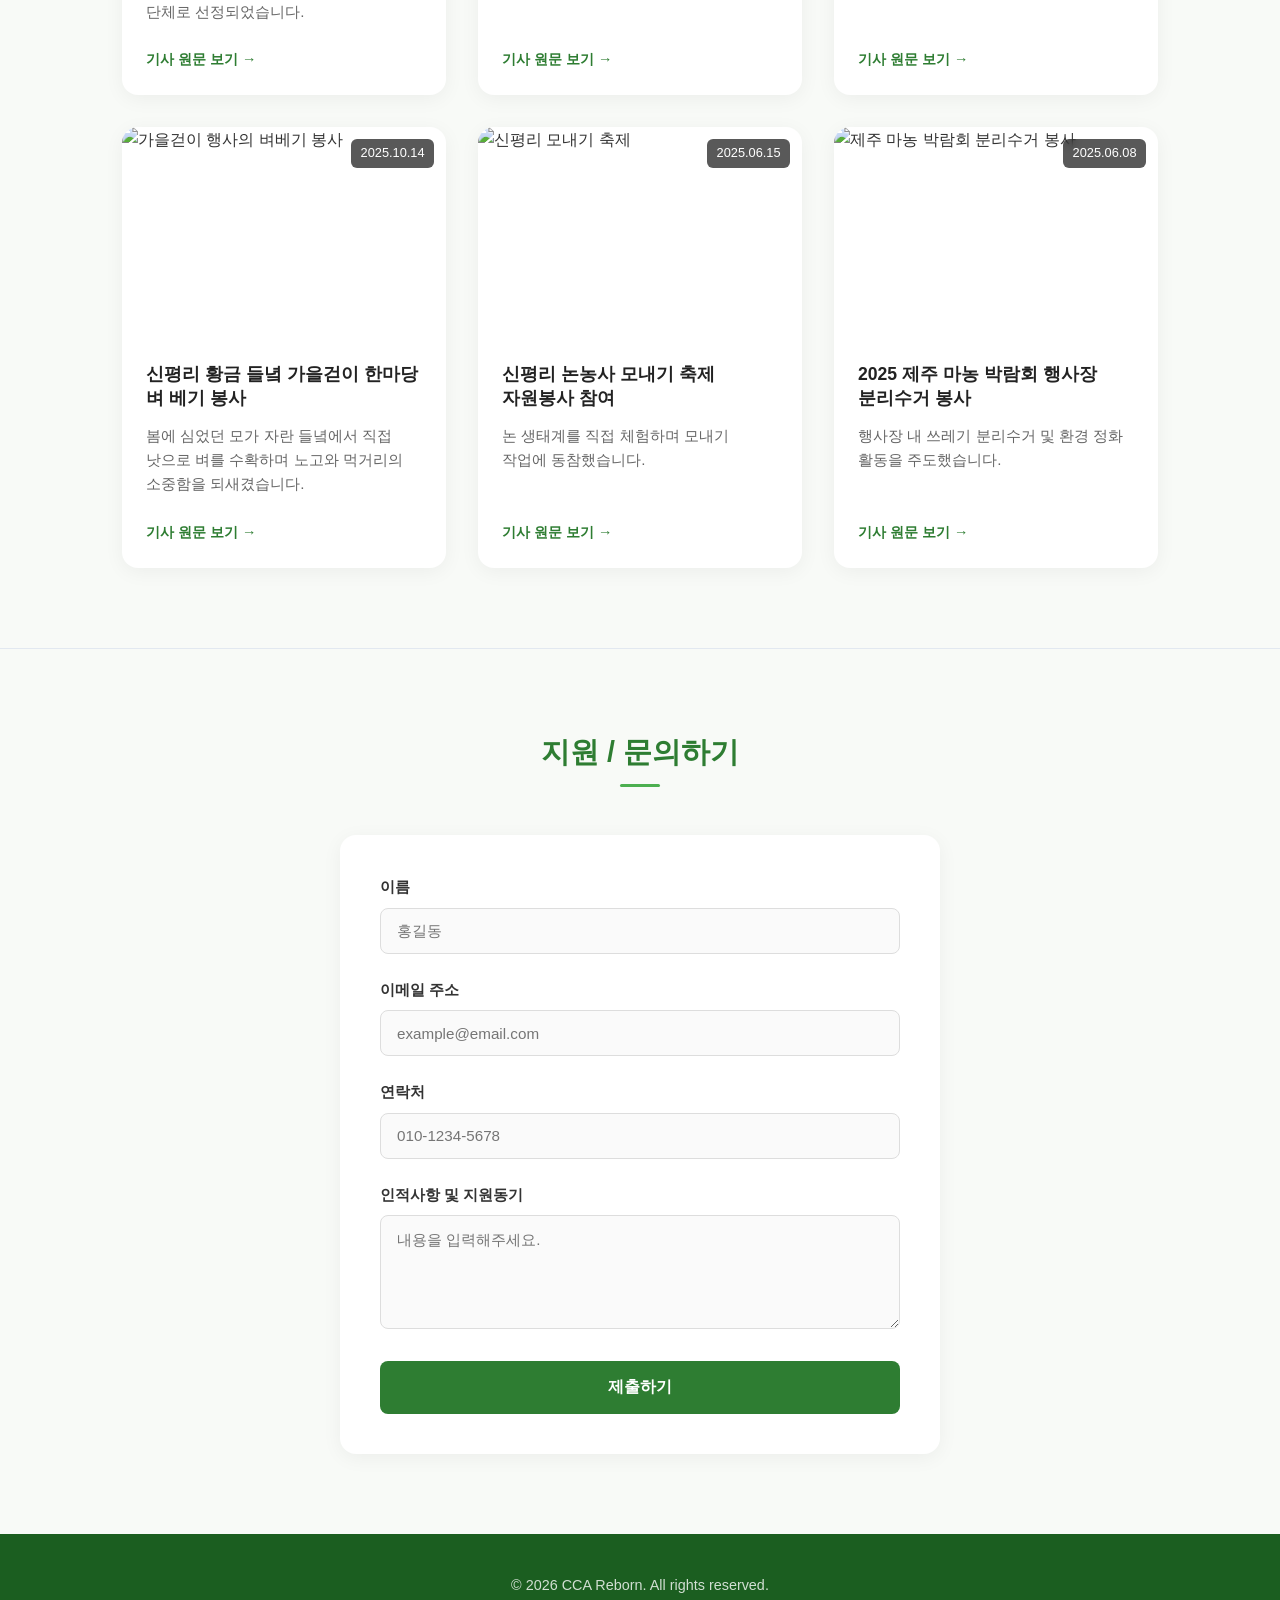
==== commit b5568090: "Update index.html" ====
--- a/index.html
+++ b/index.html
@@ -6,6 +6,24 @@
   <title>CCA Reborn</title>
   <link rel="stylesheet" href="style.css">
   <style>
+    .lang-btn {
+      background-color: transparent;
+      border: 1px solid #ffffff;
+      color: #ffffff;
+      padding: 5px 12px;
+      border-radius: 20px;
+      cursor: pointer;
+      font-weight: bold;
+      font-size: 14px;
+      transition: all 0.3s ease;
+      margin-left: 15px;
+    }
+
+    .lang-btn:hover {
+      background-color: #ffffff;
+      color: #333333;
+    }
+
     .modal-overlay {
       display: none;
       position: fixed;
@@ -63,37 +81,47 @@
       <div class="logo">Reborn</div>
       <nav>
         <ul class="nav-links">
-          <li><a href="#home">홈</a></li>
-          <li><a href="#about">소개</a></li>
-          <li><a href="#press">기사</a></li>
-          <li><a href="photos.html">사진첩</a></li>
-          <li><a href="#contact">지원하기</a></li>
+          <li><a href="#home" data-ko="홈" data-en="Home">홈</a></li>
+          <li><a href="#about" data-ko="소개" data-en="About">소개</a></li>
+          <li><a href="#press" data-ko="기사" data-en="Press">기사</a></li>
+          <li><a href="photos.html" data-ko="사진첩" data-en="Photos">사진첩</a></li>
+          <li><a href="#contact" data-ko="지원하기" data-en="Apply">지원하기</a></li>
+          <li><button id="langToggle" class="lang-btn" onclick="toggleLanguage()">EN</button></li>
         </ul>
       </nav>
     </div>
   </header>
 
   <section id="home">
-    <h1>SJA JEJU의 CCA "Reborn"에 오신 것을 환영합니다</h1>
-    <p>가벼운 마음으로 봉사하다.</p>
+    <h1 data-ko="SJA JEJU의 CCA &quot;Reborn&quot;에 오신 것을 환영합니다" data-en="Welcome to SJA JEJU's CCA &quot;Reborn&quot;">SJA JEJU의 CCA "Reborn"에 오신 것을 환영합니다</h1>
+    <p data-ko="가벼운 마음으로 봉사하다." data-en="Volunteering with a light and joyful heart.">가벼운 마음으로 봉사하다.</p>
   </section>
 
   <hr class="section-divider">
 
   <section id="about">
-    <h2 class="section-title">동아리 소개</h2>
+    <h2 class="section-title" data-ko="동아리 소개" data-en="About Us">동아리 소개</h2>
     <div class="about-grid">
       <div class="image-gallery">
         <img src="https://i.postimg.cc/7LjC2mWQ/Kakao-Talk-Photo-2026-05-28-20-59-10-001.jpg" alt="Reborn CCA 활동 이미지" class="about-img">
       </div>
       <div class="about-text">
-        <h3>저희 "Reborn" 동아리를 소개합니다.</h3>
+        <h3 data-ko="저희 &quot;Reborn&quot; 동아리를 소개합니다." data-en="Introducing our club, &quot;Reborn&quot;.">저희 "Reborn" 동아리를 소개합니다.</h3>
         <br>
-        <p>'Reborn'은 아직 사람들에게 잘 알려지지 않고 발전의 손길이 적게 닿은 <strong>신평리 마을</strong>을 알리고, 지역사회에 따뜻한 변화를 만들어가는 청소년 자원봉사 동아리입니다.</p>
+        <p data-ko="'Reborn'은 아직 사람들에게 잘 알려지지 않고 발전의 손길이 적게 닿은 <strong>신평리 마을</strong>을 알리고, 지역사회에 따뜻한 변화를 만들어가는 청소년 자원봉사 동아리입니다." 
+           data-en="'Reborn' is a youth volunteer club dedicated to promoting <strong>Sinpyeong-ri</strong>—a lesser-known village in need of development—and creating warm, positive changes in the local community.">
+           'Reborn'은 아직 사람들에게 잘 알려지지 않고 발전의 손길이 적게 닿은 <strong>신평리 마을</strong>을 알리고, 지역사회에 따뜻한 변화를 만들어가는 청소년 자원봉사 동아리입니다.
+        </p>
         <br>
-        <p>저희는 아름다운 <strong>'신평리 리본 꽃길' 조성</strong>을 비롯해 마을 모내기·가을걷이 축제, 환경 정화 등 신평리의 가치를 높이는 다양한 지역 행사에 적극적으로 참여하고 있습니다.</p>
+        <p data-ko="저희는 아름다운 <strong>'신평리 리본 꽃길' 조성</strong>을 비롯해 마을 모내기·가을걷이 축제, 환경 정화 등 신평리의 가치를 높이는 다양한 지역 행사에 적극적으로 참여하고 있습니다." 
+           data-en="We actively participate in various local events that enhance the value of Sinpyeong-ri, including creating the beautiful <strong>'Sinpyeong-ri Reborn Flower Path'</strong>, planting and harvesting rice festivals, and environmental cleanups.">
+           저희는 아름다운 <strong>'신평리 리본 꽃길' 조성</strong>을 비롯해 마을 모내기·가을걷이 축제, 환경 정화 등 신평리의 가치를 높이는 다양한 지역 행사에 적극적으로 참여하고 있습니다.
+        </p>
         <br>
-        <p>작은 발걸음으로 마을의 숨겨진 매력을 재발견하고, 신평리가 더욱 활기찬 곳으로 새롭게 태어날 수 있도록(Reborn) 지속적인 관심과 봉사를 이어갑니다.</p>
+        <p data-ko="작은 발걸음으로 마을의 숨겨진 매력을 재발견하고, 신평리가 더욱 활기찬 곳으로 새롭게 태어날 수 있도록(Reborn) 지속적인 관심과 봉사를 이어갑니다." 
+           data-en="Through small yet meaningful steps, we rediscover the hidden charm of the village and continue our dedication to helping Sinpyeong-ri be 'Reborn' into a more vibrant community.">
+           작은 발걸음으로 마을의 숨겨진 매력을 재발견하고, 신평리가 더욱 활기찬 곳으로 새롭게 태어날 수 있도록(Reborn) 지속적인 관심과 봉사를 이어갑니다.
+        </p>
       </div>
     </div>
   </section>
@@ -101,7 +129,7 @@
   <hr class="section-divider">
 
   <section id="press">
-    <h2 class="section-title">언론 보도</h2>
+    <h2 class="section-title" data-ko="언론 보도" data-en="Press Coverage">언론 보도</h2>
 
     <div class="gallery-grid">
       <article class="gallery-card">
@@ -110,9 +138,9 @@
           <span class="gallery-date">2025.11.24</span>
         </div>
         <div class="gallery-content">
-          <h3 class="gallery-title">2025 제주 청소년자원봉사대회 '성평등가족부장관상' 수상</h3>
-          <p class="gallery-desc">지역사회 헌신과 환경 정화, 복지 지원 등 1년간의 지속적인 봉사 공로를 인정받아 도내 청소년 12명(리본)이 우수 자원봉사 단체로 선정되었습니다.</p>
-          <a href="https://naver.me/5hoRTdAa" target="_blank" class="gallery-link">기사 원문 보기 &rarr;</a>
+          <h3 class="gallery-title" data-ko="2025 제주 청소년자원봉사대회 '성평등가족부장관상' 수상" data-en="Won the Minister of Gender Equality and Family Award at the 2025 Jeju Youth Volunteer Contest">2025 제주 청소년자원봉사대회 '성평등가족부장관상' 수상</h3>
+          <p class="gallery-desc" data-ko="지역사회 헌신과 환경 정화, 복지 지원 등 1년간의 지속적인 봉사 공로를 인정받아 도내 청소년 12명(리본)이 우수 자원봉사 단체로 선정되었습니다." data-en="In recognition of a year of continuous service including community dedication, environmental cleanup, and welfare support, 12 youth members of 'Reborn' were selected as an outstanding volunteer group.">지역사회 헌신과 환경 정화, 복지 지원 등 1년간의 지속적인 봉사 공로를 인정받아 도내 청소년 12명(리본)이 우수 자원봉사 단체로 선정되었습니다.</p>
+          <a href="https://naver.me/5hoRTdAa" target="_blank" class="gallery-link" data-ko="기사 원문 보기 &rarr;" data-en="Read Full Article &rarr;">기사 원문 보기 &rarr;</a>
         </div>
       </article>
 
@@ -122,9 +150,9 @@
           <span class="gallery-date">2025.06.13</span>
         </div>
         <div class="gallery-content">
-          <h3 class="gallery-title">신평리 논농사 모내기 축제에서 리본 자원 봉사 펼치다</h3>
-          <p class="gallery-desc">신평리 리본 봉사단체는 6월 13일 신평리 논에서 모내기 작업에 참여 했다...</p>
-          <a href="https://www.newsnjeju.com/news/articleView.html?idxno=220797#_enliple" target="_blank" class="gallery-link">기사 원문 보기 &rarr;</a>
+          <h3 class="gallery-title" data-ko="신평리 논농사 모내기 축제에서 리본 자원 봉사 펼치다" data-en="Reborn Volunteers Participate in Sinpyeong-ri Rice Planting Festival">신평리 논농사 모내기 축제에서 리본 자원 봉사 펼치다</h3>
+          <p class="gallery-desc" data-ko="신평리 리본 봉사단체는 6월 13일 신평리 논에서 모내기 작업에 참여 했다..." data-en="On June 13, the Sinpyeong-ri Reborn volunteer group participated in rice planting work in Sinpyeong-ri fields...">신평리 리본 봉사단체는 6월 13일 신평리 논에서 모내기 작업에 참여 했다...</p>
+          <a href="https://www.newsnjeju.com/news/articleView.html?idxno=220797#_enliple" target="_blank" class="gallery-link" data-ko="기사 원문 보기 &rarr;" data-en="Read Full Article &rarr;">기사 원문 보기 &rarr;</a>
         </div>
       </article>
 
@@ -134,9 +162,9 @@
           <span class="gallery-date">2025.06.14</span>
         </div>
         <div class="gallery-content">
-          <h3 class="gallery-title">신평리 리본 봉사단체, 모내기 참여</h3>
-          <p class="gallery-desc">신평리 리본 봉사단체가 신평리 논에서 모내기 작업에 참여했습니다...</p>
-          <a href="http://www.seogwipo.tv/news/articleView.html?idxno=11621" target="_blank" class="gallery-link">기사 원문 보기 &rarr;</a>
+          <h3 class="gallery-title" data-ko="신평리 리본 봉사단체, 모내기 참여" data-en="Sinpyeong-ri Reborn Volunteer Group Joins Rice Planting">신평리 리본 봉사단체, 모내기 참여</h3>
+          <p class="gallery-desc" data-ko="신평리 리본 봉사단체가 신평리 논에서 모내기 작업에 참여했습니다..." data-en="The Sinpyeong-ri Reborn volunteer group participated in rice planting activities in Sinpyeong-ri...">신평리 리본 봉사단체가 신평리 논에서 모내기 작업에 참여했습니다...</p>
+          <a href="http://www.seogwipo.tv/news/articleView.html?idxno=11621" target="_blank" class="gallery-link" data-ko="기사 원문 보기 &rarr;" data-en="Read Full Article &rarr;">기사 원문 보기 &rarr;</a>
         </div>
       </article>
 
@@ -146,9 +174,9 @@
           <span class="gallery-date">2025.10.14</span>
         </div>
         <div class="gallery-content">
-          <h3 class="gallery-title">신평리 황금 들녘 가을걷이 한마당 벼 베기 봉사</h3>
-          <p class="gallery-desc">봄에 심었던 모가 자란 들녘에서 직접 낫으로 벼를 수확하며 노고와 먹거리의 소중함을 되새겼습니다.</p>
-          <a href="https://naver.me/IxKcngOM" target="_blank" class="gallery-link">기사 원문 보기 &rarr;</a>
+          <h3 class="gallery-title" data-ko="신평리 황금 들녘 가을걷이 한마당 벼 베기 봉사" data-en="Volunteering for Rice Harvesting at Sinpyeong-ri Autumn Harvest Festival">신평리 황금 들녘 가을걷이 한마당 벼 베기 봉사</h3>
+          <p class="gallery-desc" data-ko="봄에 심었던 모가 자란 들녘에서 직접 낫으로 벼를 수확하며 노고와 먹거리의 소중함을 되새겼습니다." data-en="In the golden fields where spring seedlings grew, members harvested rice by hand, reflecting on hard work and the value of food.">봄에 심었던 모가 자란 들녘에서 직접 낫으로 벼를 수확하며 노고와 먹거리의 소중함을 되새겼습니다.</p>
+          <a href="https://naver.me/IxKcngOM" target="_blank" class="gallery-link" data-ko="기사 원문 보기 &rarr;" data-en="Read Full Article &rarr;">기사 원문 보기 &rarr;</a>
         </div>
       </article>
 
@@ -158,9 +186,9 @@
           <span class="gallery-date">2025.06.15</span>
         </div>
         <div class="gallery-content">
-          <h3 class="gallery-title">신평리 논농사 모내기 축제 자원봉사 참여</h3>
-          <p class="gallery-desc">논 생태계를 직접 체험하며 모내기 작업에 동참했습니다.</p>
-          <a href="http://www.livejeju.co.kr/news/articleView.html?idxno=3013366" target="_blank" class="gallery-link">기사 원문 보기 &rarr;</a>
+          <h3 class="gallery-title" data-ko="신평리 논농사 모내기 축제 자원봉사 참여" data-en="Volunteer Participation in Sinpyeong-ri Rice Planting Festival">신평리 논농사 모내기 축제 자원봉사 참여</h3>
+          <p class="gallery-desc" data-ko="논 생태계를 직접 체험하며 모내기 작업에 동참했습니다." data-en="Members joined the rice planting effort while directly experiencing the paddy ecosystem.">논 생태계를 직접 체험하며 모내기 작업에 동참했습니다.</p>
+          <a href="http://www.livejeju.co.kr/news/articleView.html?idxno=3013366" target="_blank" class="gallery-link" data-ko="기사 원문 보기 &rarr;" data-en="Read Full Article &rarr;">기사 원문 보기 &rarr;</a>
         </div>
       </article>
 
@@ -170,9 +198,9 @@
           <span class="gallery-date">2025.06.08</span>
         </div>
         <div class="gallery-content">
-          <h3 class="gallery-title">2025 제주 마농 박람회 행사장 분리수거 봉사</h3>
-          <p class="gallery-desc">행사장 내 쓰레기 분리수거 및 환경 정화 활동을 주도했습니다.</p>
-          <a href="https://naver.me/FgTJ3wQF" target="_blank" class="gallery-link">기사 원문 보기 &rarr;</a>
+          <h3 class="gallery-title" data-ko="2025 제주 마농 박람회 행사장 분리수거 봉사" data-en="Waste Sorting Volunteer Work at 2025 Jeju Manong Expo">2025 제주 마농 박람회 행사장 분리수거 봉사</h3>
+          <p class="gallery-desc" data-ko="행사장 내 쓰레기 분리수거 및 환경 정화 활동을 주도했습니다." data-en="Led waste sorting and environmental cleanup efforts across the event venue.">행사장 내 쓰레기 분리수거 및 환경 정화 활동을 주도했습니다.</p>
+          <a href="https://naver.me/FgTJ3wQF" target="_blank" class="gallery-link" data-ko="기사 원문 보기 &rarr;" data-en="Read Full Article &rarr;">기사 원문 보기 &rarr;</a>
         </div>
       </article>
     </div>
@@ -181,20 +209,32 @@
   <hr class="section-divider">
 
   <section id="contact">
-    <h2 class="section-title">지원 / 문의하기</h2>
+    <h2 class="section-title" data-ko="지원 / 문의하기" data-en="Apply / Contact Us">지원 / 문의하기</h2>
     <form action="https://formspree.io/f/xgoqjyvz" method="POST" class="contact-form">
-      <div class="form-group"><label for="name">이름</label><input type="text" id="name" name="name" required placeholder="홍길동"></div>
-      <div class="form-group"><label for="email">이메일 주소</label><input type="email" id="email" name="_replyto" required placeholder="example@email.com"></div>
-      <div class="form-group"><label for="phone">연락처</label><input type="tel" id="phone" name="phone" placeholder="010-1234-5678"></div>
-      <div class="form-group"><label for="message">인적사항 및 지원동기</label><textarea id="message" name="message" rows="5" required placeholder="내용을 입력해주세요."></textarea></div>
-      <button type="submit" class="submit-btn">제출하기</button>
+      <div class="form-group">
+        <label for="name" data-ko="이름" data-en="Name">이름</label>
+        <input type="text" id="name" name="name" required placeholder="홍길동">
+      </div>
+      <div class="form-group">
+        <label for="email" data-ko="이메일 주소" data-en="Email Address">이메일 주소</label>
+        <input type="email" id="email" name="_replyto" required placeholder="example@email.com">
+      </div>
+      <div class="form-group">
+        <label for="phone" data-ko="연락처" data-en="Phone Number">연락처</label>
+        <input type="tel" id="phone" name="phone" placeholder="010-1234-5678">
+      </div>
+      <div class="form-group">
+        <label for="message" data-ko="인적사항 및 지원동기" data-en="Personal Details & Motivation">인적사항 및 지원동기</label>
+        <textarea id="message" name="message" rows="5" required placeholder="내용을 입력해주세요."></textarea>
+      </div>
+      <button type="submit" class="submit-btn" data-ko="제출하기" data-en="Submit">제출하기</button>
     </form>
   </section>
 
   <div id="autoModal" class="modal-overlay" onclick="closePopup()">
     <div class="modal-container" onclick="event.stopPropagation()">
       <span class="modal-close-btn" onclick="closePopup()">&times;</span>
-      <img src="https://i.postimg.cc/CM8WSMzg/seukeulinsyas-2026-08-07-ohu-10-51-56.png" alt="안내 팝업 이미지">
+      <img src="https://i.postimg.cc/cH0kwL20/Screenshot-2026-09-14-at-6-49-54-PM.png" alt="안내 팝업 이미지">
     </div>
   </div>
 
@@ -203,6 +243,8 @@
   </footer>
 
   <script>
+    let currentLang = 'ko';
+
     window.addEventListener('DOMContentLoaded', function() {
       document.getElementById('autoModal').style.display = 'flex';
     });
@@ -210,6 +252,29 @@
     function closePopup() {
       document.getElementById('autoModal').style.display = 'none';
     }
+
+    function toggleLanguage() {
+      currentLang = (currentLang === 'ko') ? 'en' : 'ko';
+      const langBtn = document.getElementById('langToggle');
+      
+      langBtn.textContent = (currentLang === 'ko') ? 'EN' : 'KR';
+      
+      const elements = document.querySelectorAll('[data-ko][data-en]');
+      elements.forEach(el => {
+        el.innerHTML = el.getAttribute(`data-${currentLang}`);
+      });
+
+      const nameInput = document.getElementById('name');
+      const msgInput = document.getElementById('message');
+      
+      if (currentLang === 'en') {
+        if (nameInput) nameInput.placeholder = 'John Doe';
+        if (msgInput) msgInput.placeholder = 'Please enter your message...';
+      } else {
+        if (nameInput) nameInput.placeholder = '홍길동';
+        if (msgInput) msgInput.placeholder = '내용을 입력해주세요.';
+      }
+    }
   </script>
 </body>
 </html>
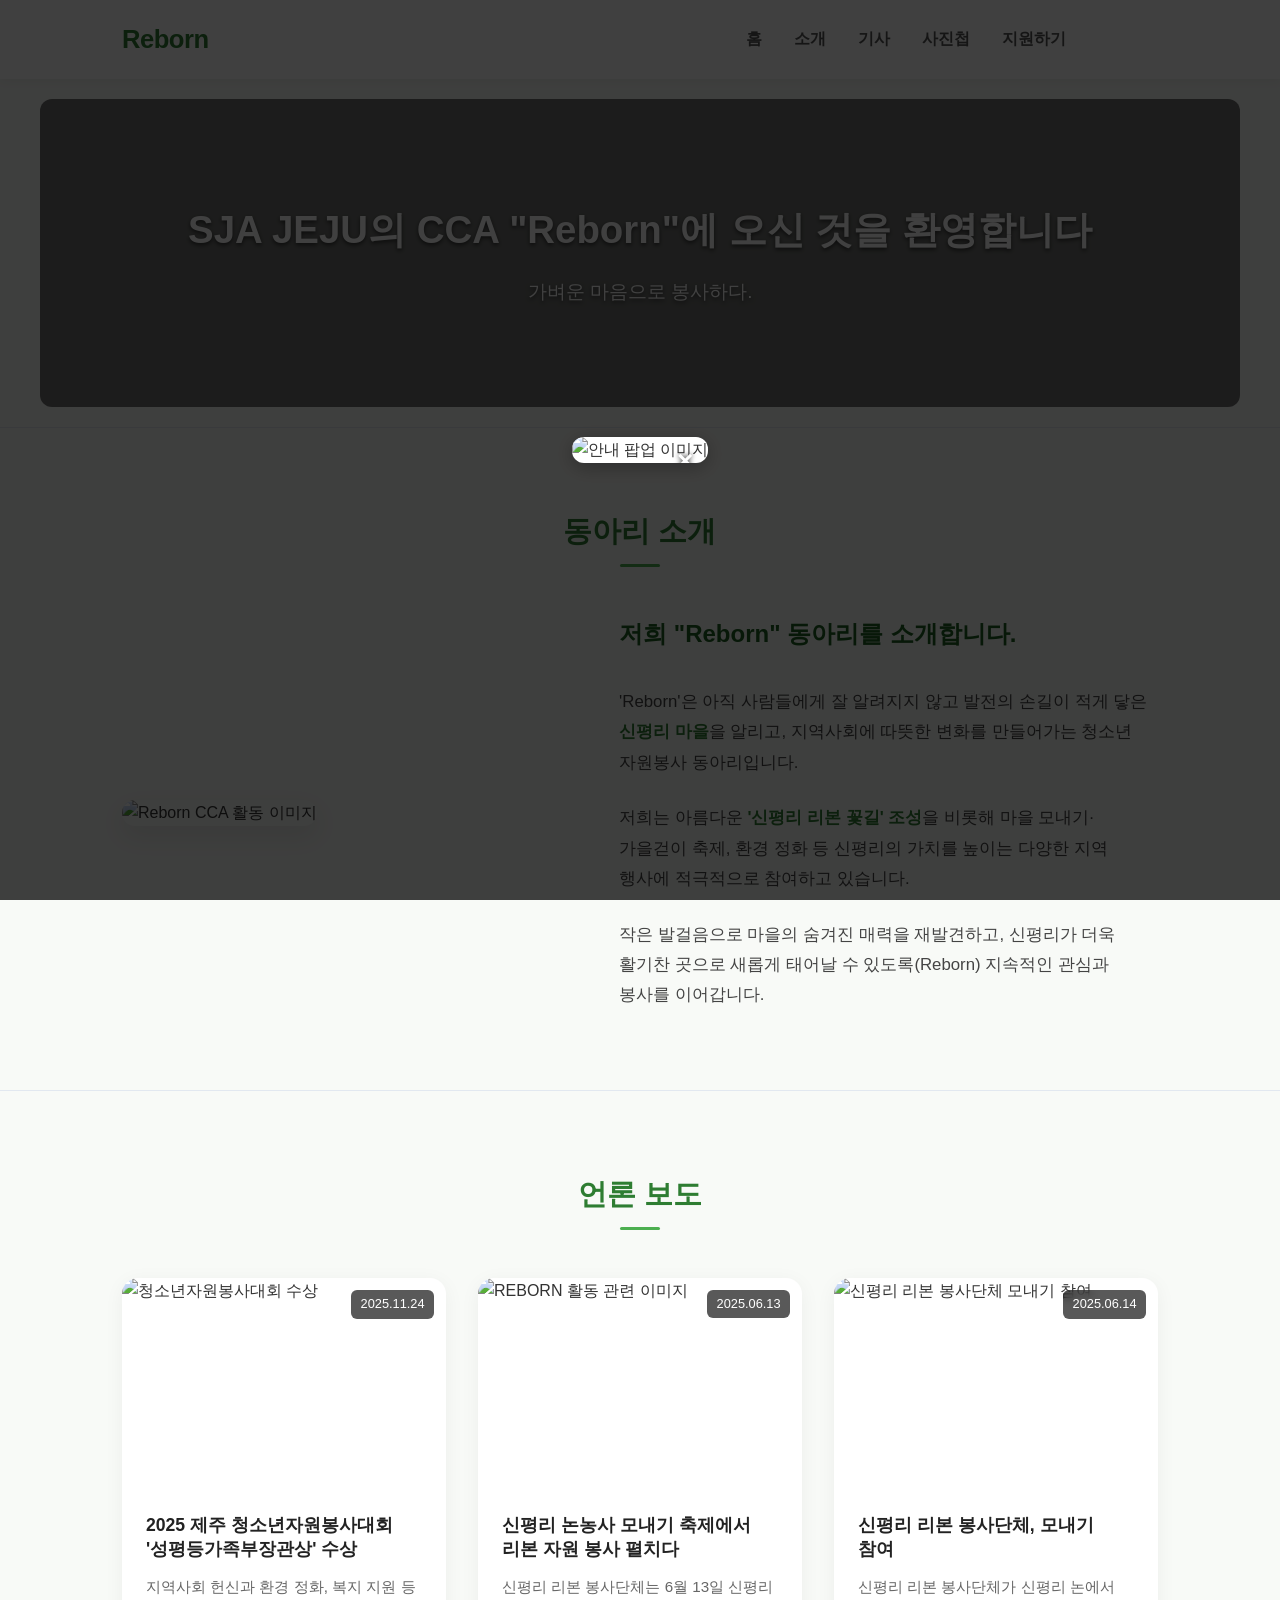
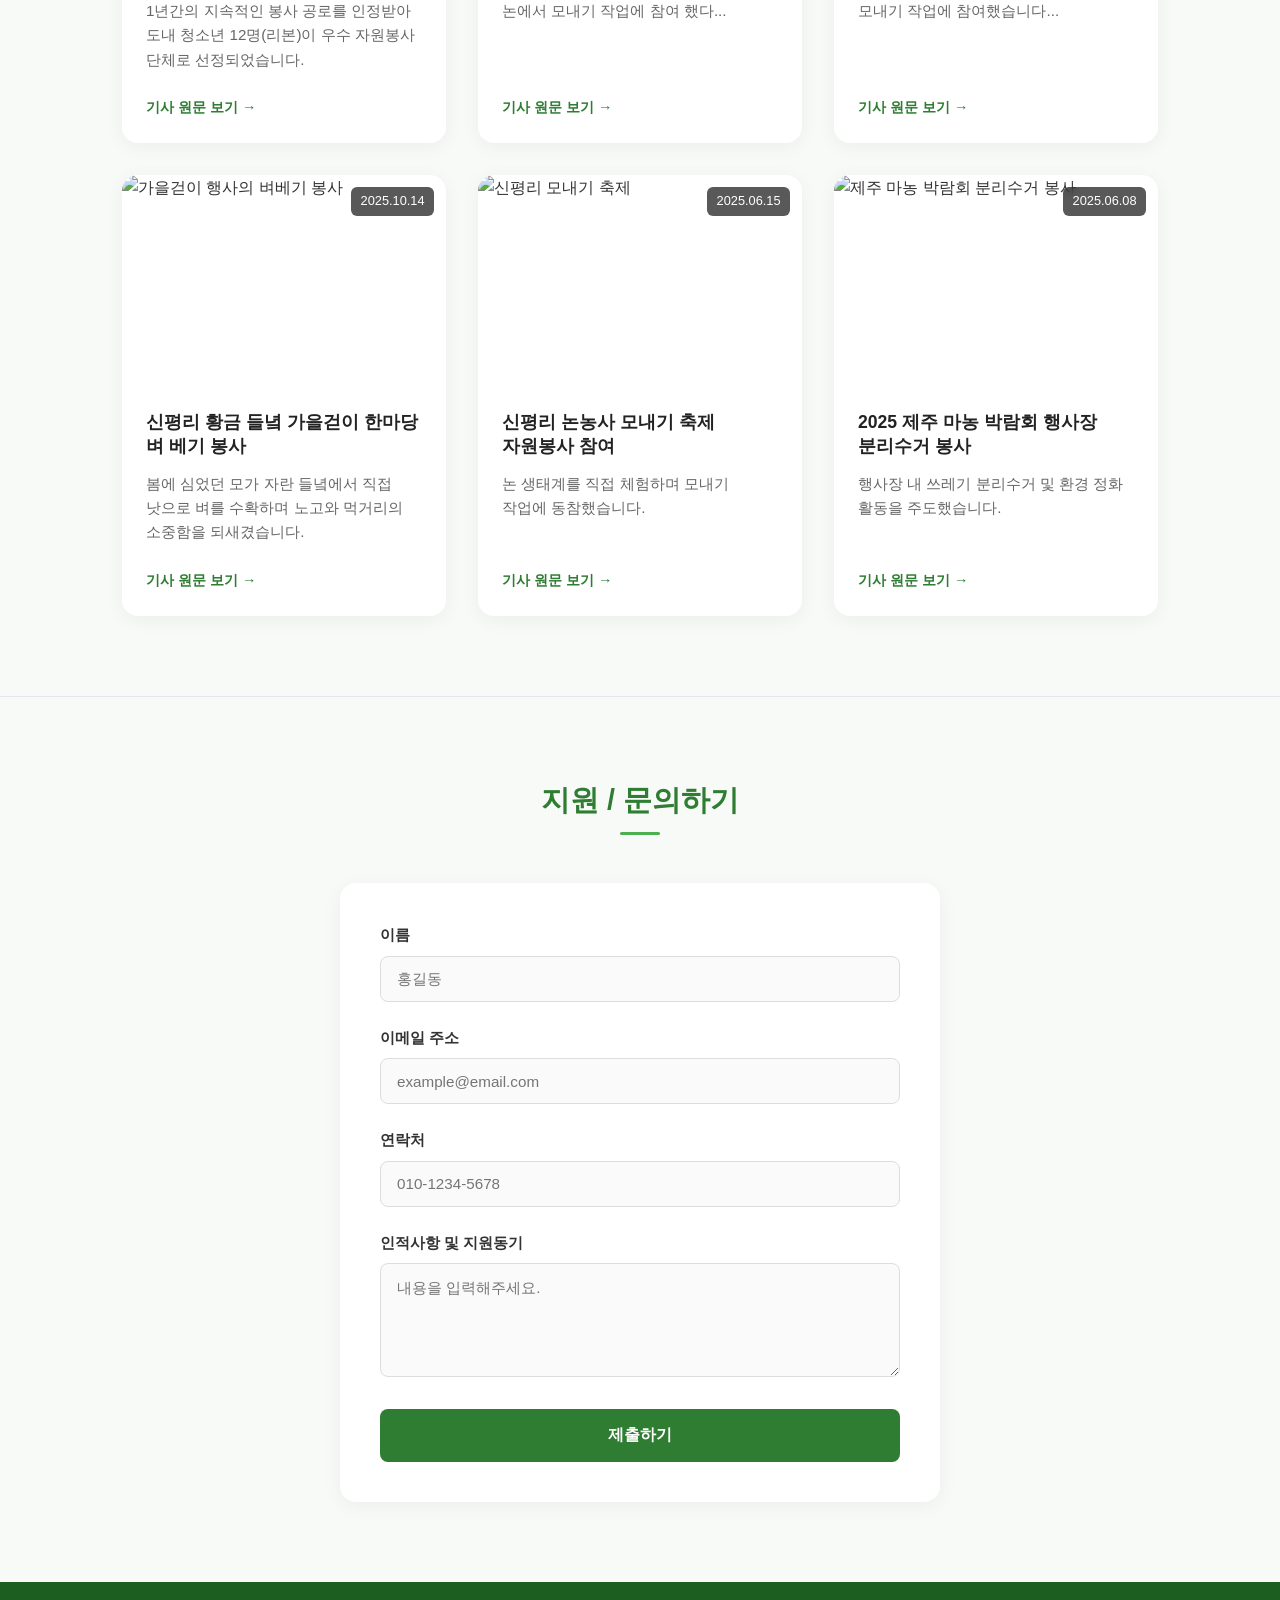
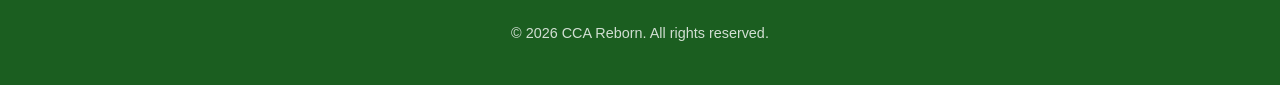
==== commit faa67a6e: "Update index.html" ====
--- a/index.html
+++ b/index.html
@@ -6,6 +6,22 @@
   <title>CCA Reborn</title>
   <link rel="stylesheet" href="style.css">
   <style>
+    #home {
+      position: relative;
+      background: linear-gradient(rgba(0, 0, 0, 0.55), rgba(0, 0, 0, 0.55)), url('https://i.postimg.cc/7hScV9p5/Screenshot-2026-09-14-at-3-20-37-PM.png') no-repeat center center/cover;
+      padding: 100px 20px;
+      text-align: center;
+      color: #ffffff;
+      border-radius: 12px;
+      margin: 20px auto;
+      max-width: 1200px;
+    }
+
+    #home h1, #home p {
+      color: #ffffff;
+      text-shadow: 0 2px 4px rgba(0, 0, 0, 0.6);
+    }
+
     .lang-btn {
       background-color: transparent;
       border: 1px solid #ffffff;
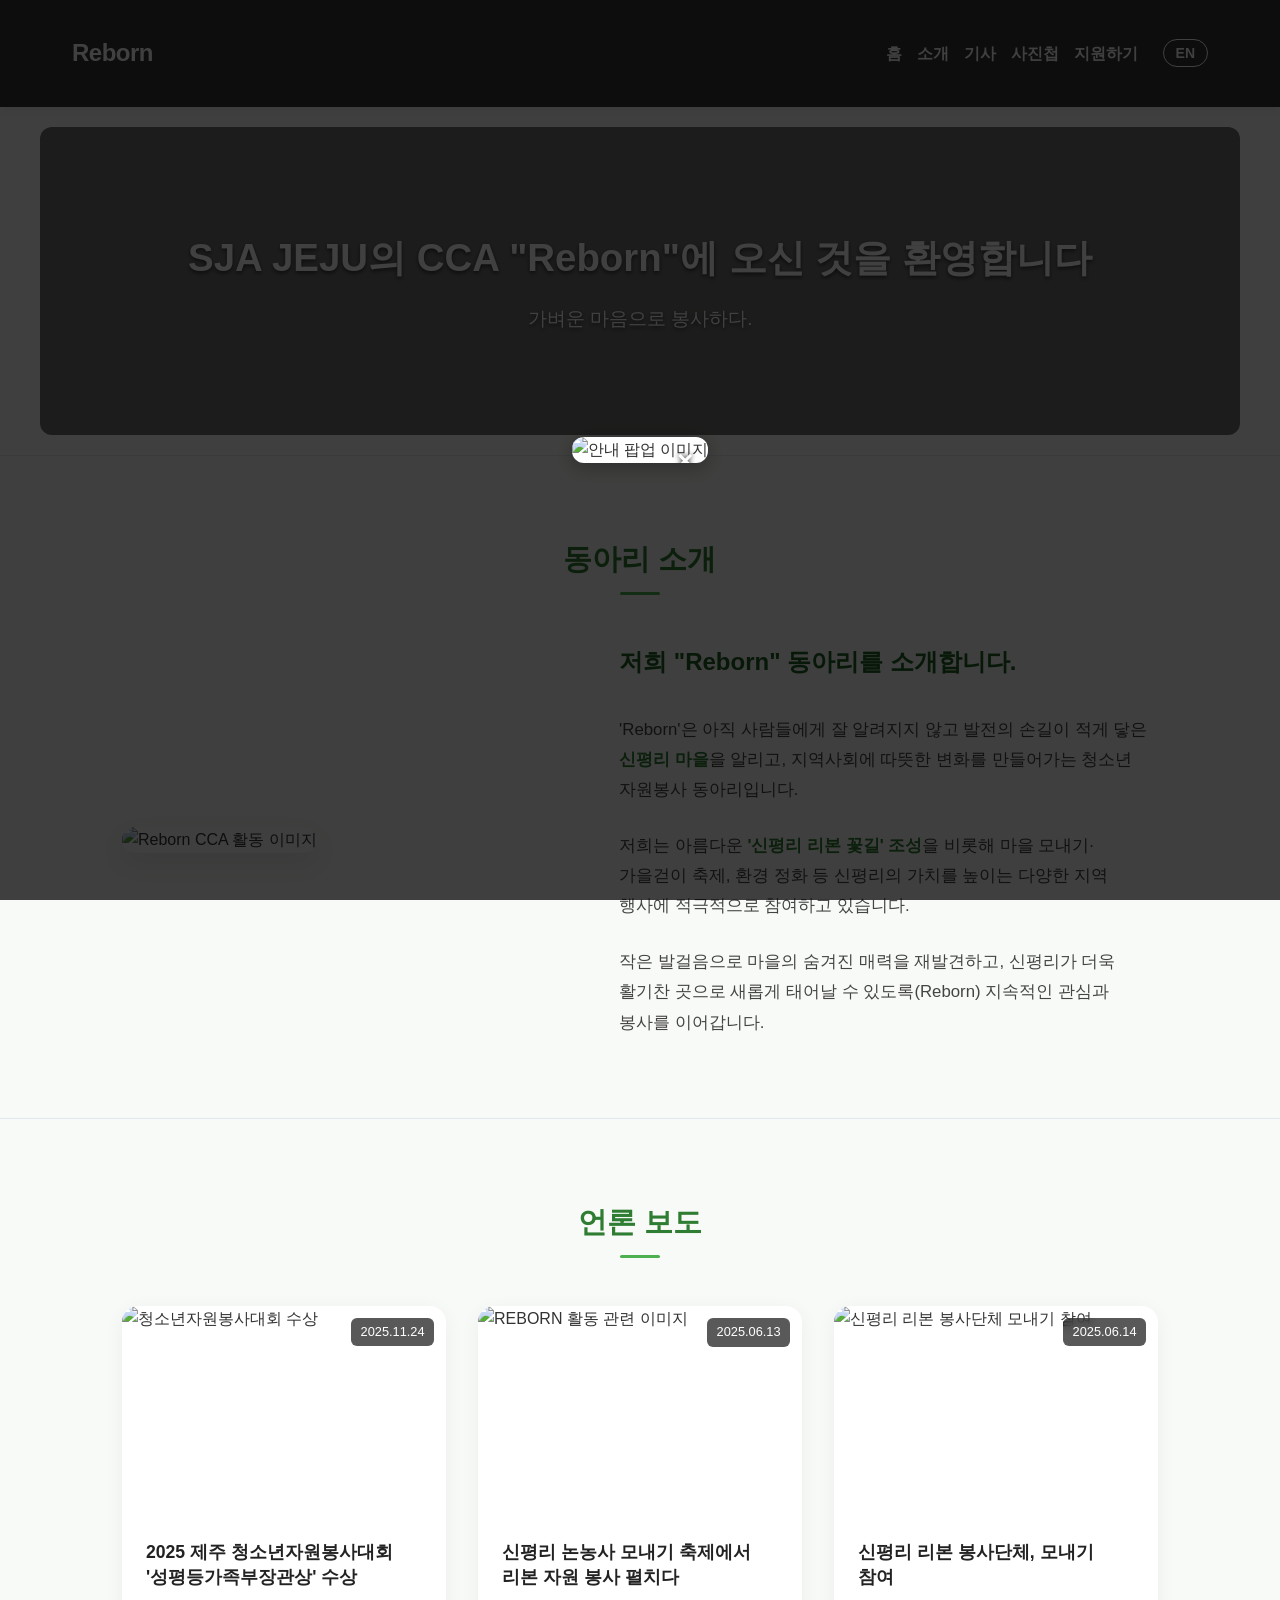
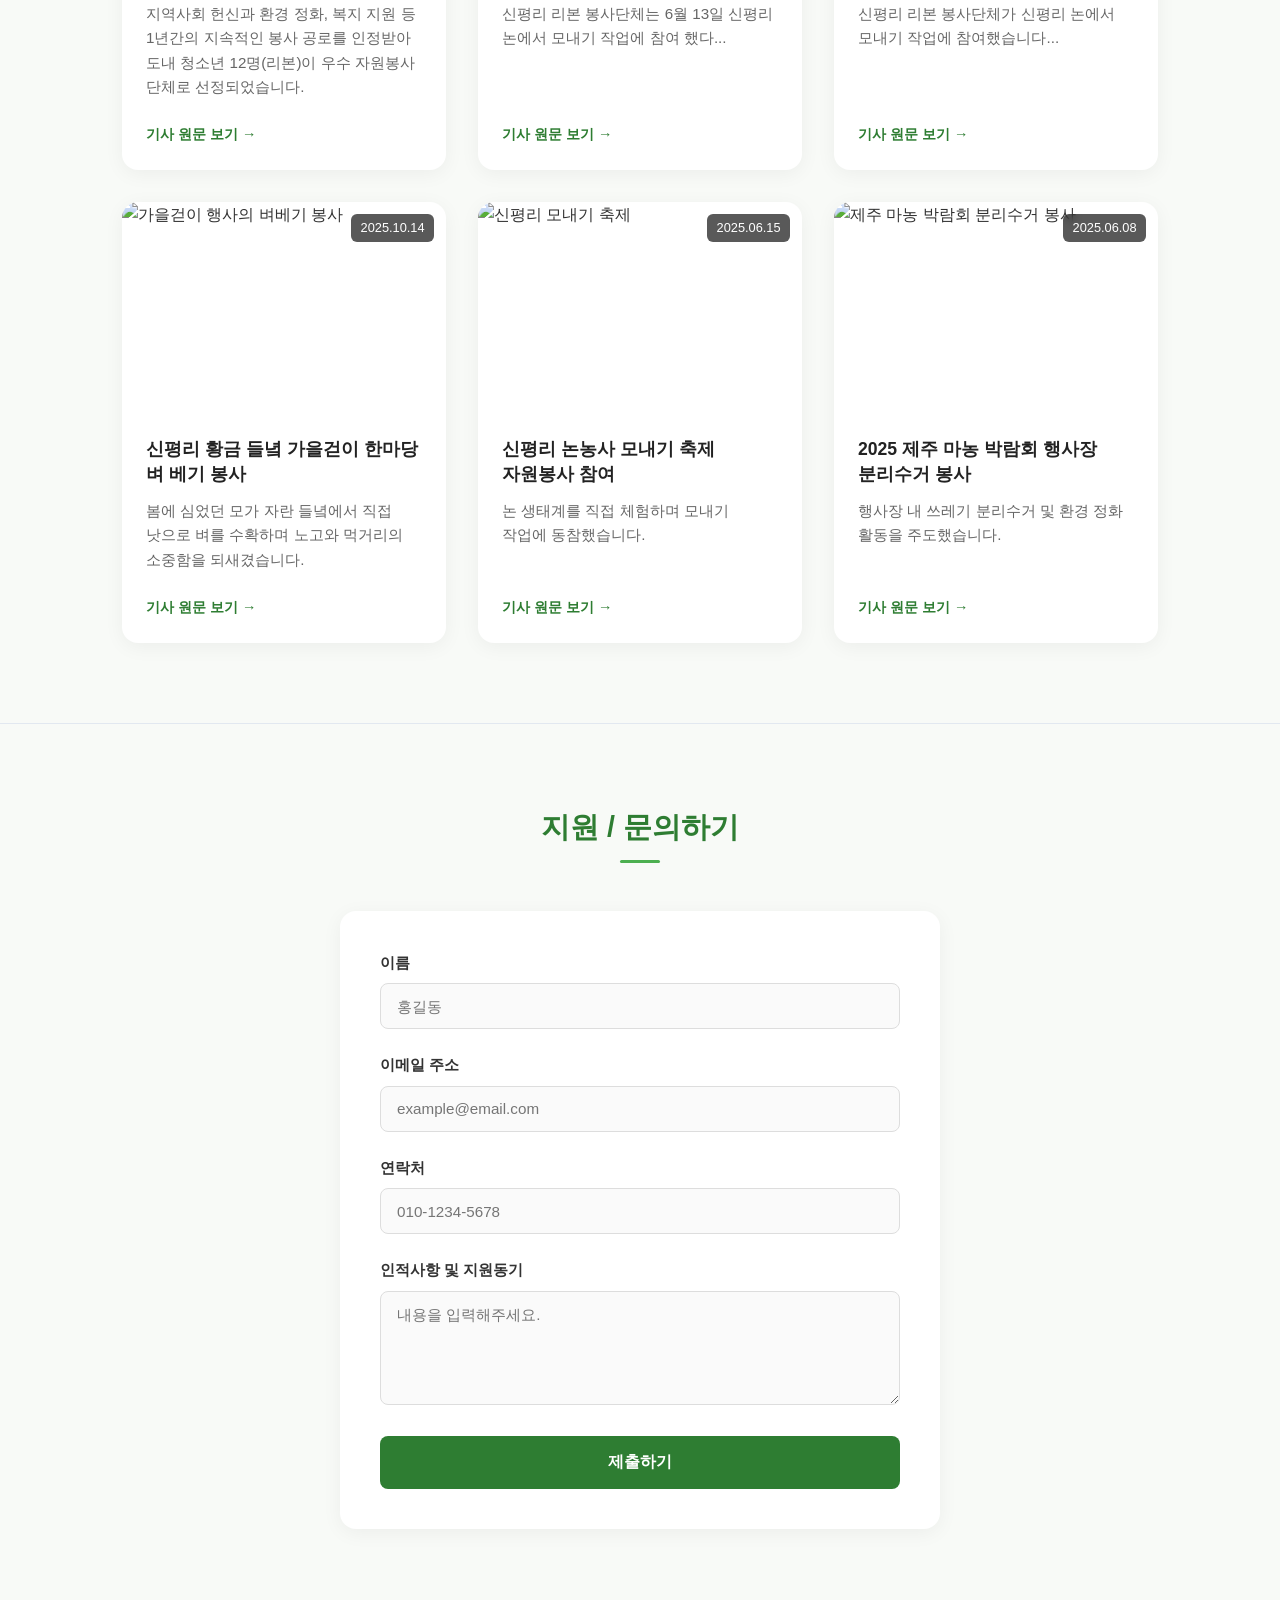
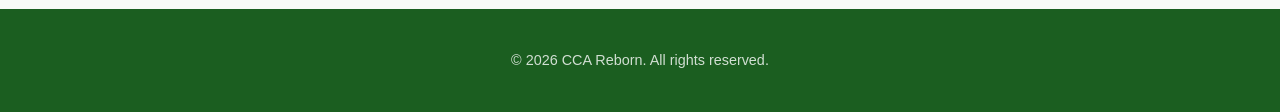
==== commit 97964cfa: "Update index.html" ====
--- a/index.html
+++ b/index.html
@@ -6,6 +6,50 @@
   <title>CCA Reborn</title>
   <link rel="stylesheet" href="style.css">
   <style>
+    /* ----- 헤더 및 내비게이션 바 스타일 보완 ----- */
+    header {
+      background-color: #333;
+      padding: 15px 20px;
+      position: sticky;
+      top: 0;
+      z-index: 999;
+    }
+
+    .nav-container {
+      max-width: 1200px;
+      margin: 0 auto;
+      display: flex;
+      justify-content: space-between;
+      align-items: center;
+    }
+
+    .logo {
+      color: #ffffff;
+      font-size: 24px;
+      font-weight: bold;
+    }
+
+    .nav-links {
+      list-style: none;
+      display: flex;
+      align-items: center;
+      margin: 0;
+      padding: 0;
+      gap: 15px;
+    }
+
+    .nav-links li a {
+      color: #ffffff;
+      text-decoration: none;
+      font-size: 16px;
+      transition: color 0.3s;
+    }
+
+    .nav-links li a:hover {
+      color: #4CAF50;
+    }
+
+    /* ----- 메인 비주얼 (Home) ----- */
     #home {
       position: relative;
       background: linear-gradient(rgba(0, 0, 0, 0.55), rgba(0, 0, 0, 0.55)), url('https://i.postimg.cc/7hScV9p5/Screenshot-2026-09-14-at-3-20-37-PM.png') no-repeat center center/cover;
@@ -22,6 +66,7 @@
       text-shadow: 0 2px 4px rgba(0, 0, 0, 0.6);
     }
 
+    /* ----- 언어 전환 버튼 ----- */
     .lang-btn {
       background-color: transparent;
       border: 1px solid #ffffff;
@@ -32,7 +77,8 @@
       font-weight: bold;
       font-size: 14px;
       transition: all 0.3s ease;
-      margin-left: 15px;
+      margin-left: 10px;
+      display: inline-block;
     }
 
     .lang-btn:hover {
@@ -40,6 +86,7 @@
       color: #333333;
     }
 
+    /* ----- 모달 팝업 ----- */
     .modal-overlay {
       display: none;
       position: fixed;
